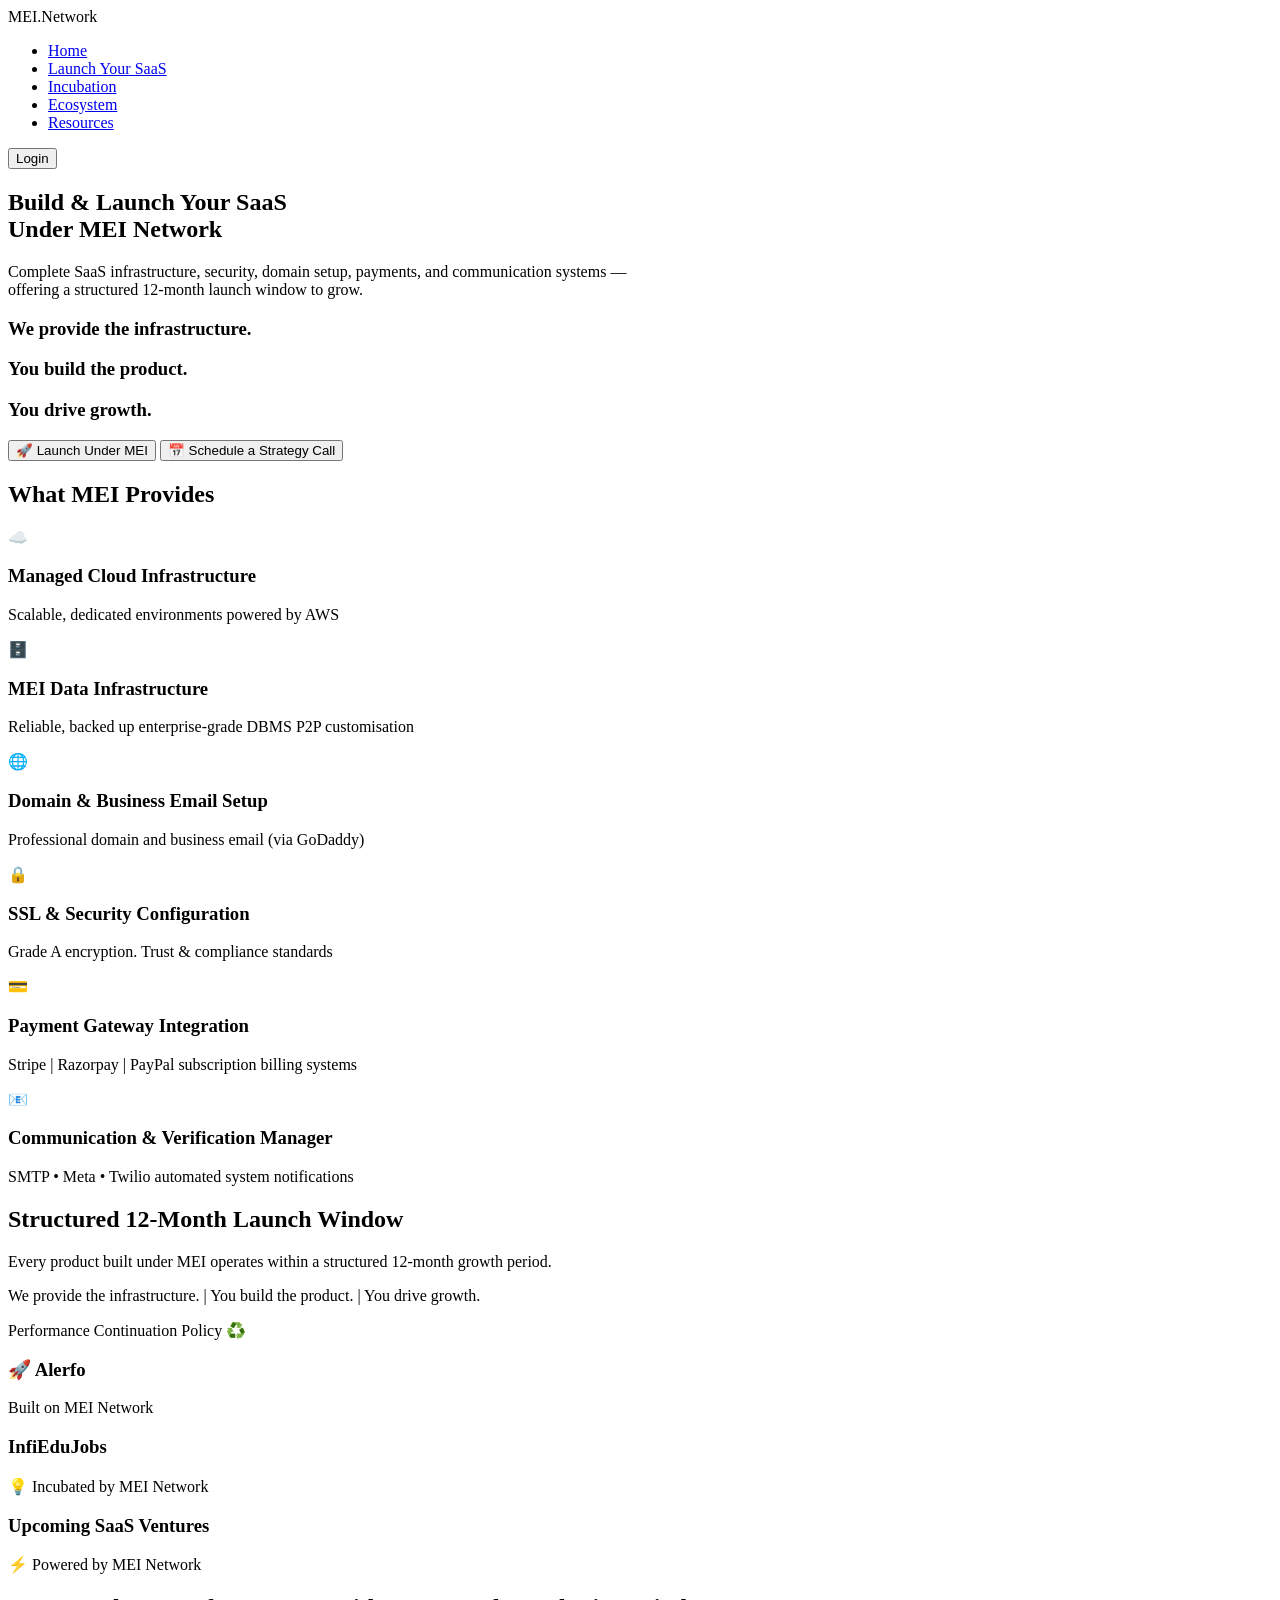
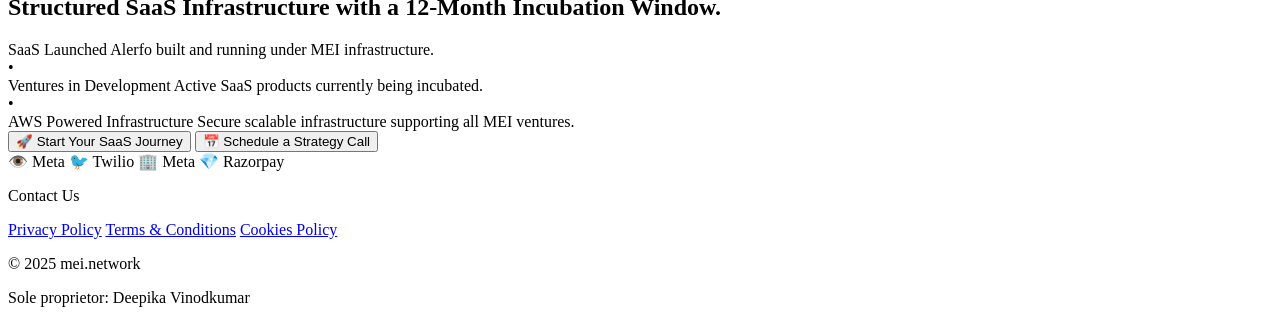
==== index.html @ 1476e453 "Add files via upload New changes file" ====
<!DOCTYPE html>
<html lang="en">

<head>
    <meta charset="UTF-8">
    <meta name="viewport" content="width=device-width, initial-scale=1.0">
    <title>MEI Network - Build & Launch Your SaaS</title>
    <link rel="stylesheet" href="../css/style.css">
    <link rel="preconnect" href="https://fonts.googleapis.com">
    <link rel="preconnect" href="https://fonts.gstatic.com" crossorigin>
</head>
<link
    href="https://fonts.googleapis.com/css2?family=Outfit:wght@300;400;500;600;700&family=Space+Grotesk:wght@300;400;500;600;700&display=swap"
    rel="stylesheet">

<body>
    <!-- Cosmic Background -->
    <div class="cosmic-background"></div>

    <!-- Navigation -->
    <nav class="navbar">
        <div class="nav-container">
            <div class="nav-logo">
                <span class="logo-text">MEI</span><span class="logo-network">.Network</span>
            </div>
            <ul class="nav-menu">
                <li><a href="#home">Home</a></li>
                <li><a href="#launch">Launch Your SaaS</a></li>
                <li><a href="#incubation">Incubation</a></li>
                <li><a href="#ecosystem">Ecosystem</a></li>
                <li><a href="#resources">Resources</a></li>
            </ul>
            <button class="login-btn">Login</button>
        </div>
    </nav>

    <!-- Hero Section -->
    <section class="hero">
        <div class="container">
            <h1 class="hero-title">
                Build & Launch Your SaaS<br>
                Under <span class="mei-highlight">MEI</span> Network
            </h1>
            <p class="hero-subtitle">
                Complete SaaS infrastructure, security, domain setup, payments, and communication systems —<br>
                offering a structured 12-month launch window to grow.
            </p>
            <div class="hero-text">
                <h3 class="hero-line">We provide the <strong>infrastructure</strong>.</h3>
                <h3 class="hero-line">You <strong>build the product</strong>.</h3>
                <h3 class="hero-line">You <strong>drive growth</strong>.</h3>
            </div>
            <div class="hero-cta">
                <button class="cta-primary">🚀 Launch Under MEI</button>
                <button class="cta-secondary">📅 Schedule a Strategy Call</button>
            </div>
        </div>
    </section>

    <!-- Features Section -->
    <section class="features">
        <div class="container">
            <h2 class="section-title">What <span class="mei-highlight">MEI</span> Provides</h2>
            <div class="features-grid">
                <div class="feature-card">
                    <div class="feature-icon">☁️</div>
                    <h3>Managed Cloud Infrastructure</h3>
                    <p>Scalable, dedicated environments powered by AWS</p>
                </div>
                <div class="feature-card">
                    <div class="feature-icon">🗄️</div>
                    <h3>MEI Data Infrastructure</h3>
                    <p>Reliable, backed up enterprise-grade DBMS P2P customisation</p>
                </div>
                <div class="feature-card">
                    <div class="feature-icon">🌐</div>
                    <h3>Domain & Business Email Setup</h3>
                    <p>Professional domain and business email (via GoDaddy)</p>
                </div>
                <div class="feature-card">
                    <div class="feature-icon">🔒</div>
                    <h3>SSL & Security Configuration</h3>
                    <p>Grade A encryption. Trust & compliance standards</p>
                </div>
                <div class="feature-card">
                    <div class="feature-icon">💳</div>
                    <h3>Payment Gateway Integration</h3>
                    <p>Stripe | Razorpay | PayPal subscription billing systems</p>
                </div>
                <div class="feature-card">
                    <div class="feature-icon">📧</div>
                    <h3>Communication & Verification Manager</h3>
                    <p>SMTP • Meta • Twilio automated system notifications</p>
                </div>
            </div>
        </div>
    </section>

    <!-- Launch Window Section -->
    <section class="launch-window">
        <div class="container">
            <h2 class="section-title">Structured 12-Month <span class="highlight-text">Launch Window</span></h2>
            <p class="section-subtitle">Every product built under MEI operates within a structured 12-month growth
                period.</p>
            <div class="process-flow">
                <span class="process-item">We provide the infrastructure.</span>
                <span class="divider">|</span>
                <span class="process-item">You build the product.</span>
                <span class="divider">|</span>
                <span class="process-item">You drive growth.</span>
            </div>
            <div class="performance-note">
                <p>Performance Continuation Policy ♻️</p>
            </div>
        </div>
    </section>

    <!-- Product Showcase -->
    <section class="showcase">
        <div class="container">
            <div class="showcase-grid">
                <div class="showcase-card">
                    <div class="card-header">
                        <h3>🚀 Alerfo</h3>
                        <p class="card-subtitle">Built on MEI Network</p>
                    </div>
                </div>
                <div class="showcase-card">
                    <div class="card-header">
                        <h3>InfiEduJobs</h3>
                        <p class="card-subtitle">💡 Incubated by MEI Network</p>
                    </div>
                </div>
                <div class="showcase-card">
                    <div class="card-header">
                        <h3>Upcoming SaaS Ventures</h3>
                        <p class="card-subtitle">⚡ Powered by MEI Network</p>
                    </div>
                </div>
            </div>
        </div>
    </section>

    <!-- Final CTA Section -->
    <section class="final-cta">
        <div class="container">
            <h2 class="section-title">
                Structured SaaS Infrastructure with a <span class="highlight-text">12-Month Incubation Window</span>.
            </h2>
            <div class="stats">
                <div class="stat-item">
                    <span class="stat-number">SaaS Launched</span>
                    <span class="stat-label">Alerfo built and running under MEI infrastructure.</span>
                </div>
                <span class="stat-divider">•</span>
                <div class="stat-item">
                    <span class="stat-number">Ventures in Development</span>
                    <span class="stat-label">Active SaaS products currently being incubated.</span>
                </div>
                <span class="stat-divider">•</span>
                <div class="stat-item">
                    <span class="stat-number">AWS Powered Infrastructure</span>
                    <span class="stat-label">Secure scalable infrastructure supporting all MEI ventures.</span>
                </div>
            </div>
            <div class="cta-buttons">
                <button class="cta-primary">🚀 Start Your SaaS Journey</button>
                <button class="cta-secondary">📅 Schedule a Strategy Call</button>
            </div>
            <div class="partner-logos">
                <span class="partner-logo">👁️ Meta</span>
                <span class="partner-logo">🐦 Twilio</span>
                <span class="partner-logo">🏢 Meta</span>
                <span class="partner-logo">💎 Razorpay</span>
            </div>
        </div>
    </section>

    <!-- Trusted By Section -->
    <!-- <section class="trusted-by">
        <div class="container">
            <p class="trusted-text">Powered by MEI Network Infrastructure</p>
        </div>
    </section> -->

    <!-- Footer Section -->
    <footer class="footer">
        <div class="container">
            <div class="footer-content">
                <p class="footer-contact">Contact Us</p>

                <div class="footer-links">
                    <a href="#" class="footer-link">Privacy Policy</a>
                    <a href="#" class="footer-link">Terms & Conditions</a>
                    <a href="#" class="footer-link">Cookies Policy</a>
                </div>

                <div class="footer-bottom">
                    <p class="footer-copyright">&copy; 2025 mei.network</p>
                    <p class="footer-proprietor">Sole proprietor: Deepika Vinodkumar</p>
                </div>
            </div>
        </div>
    </footer>
</body>

</html>
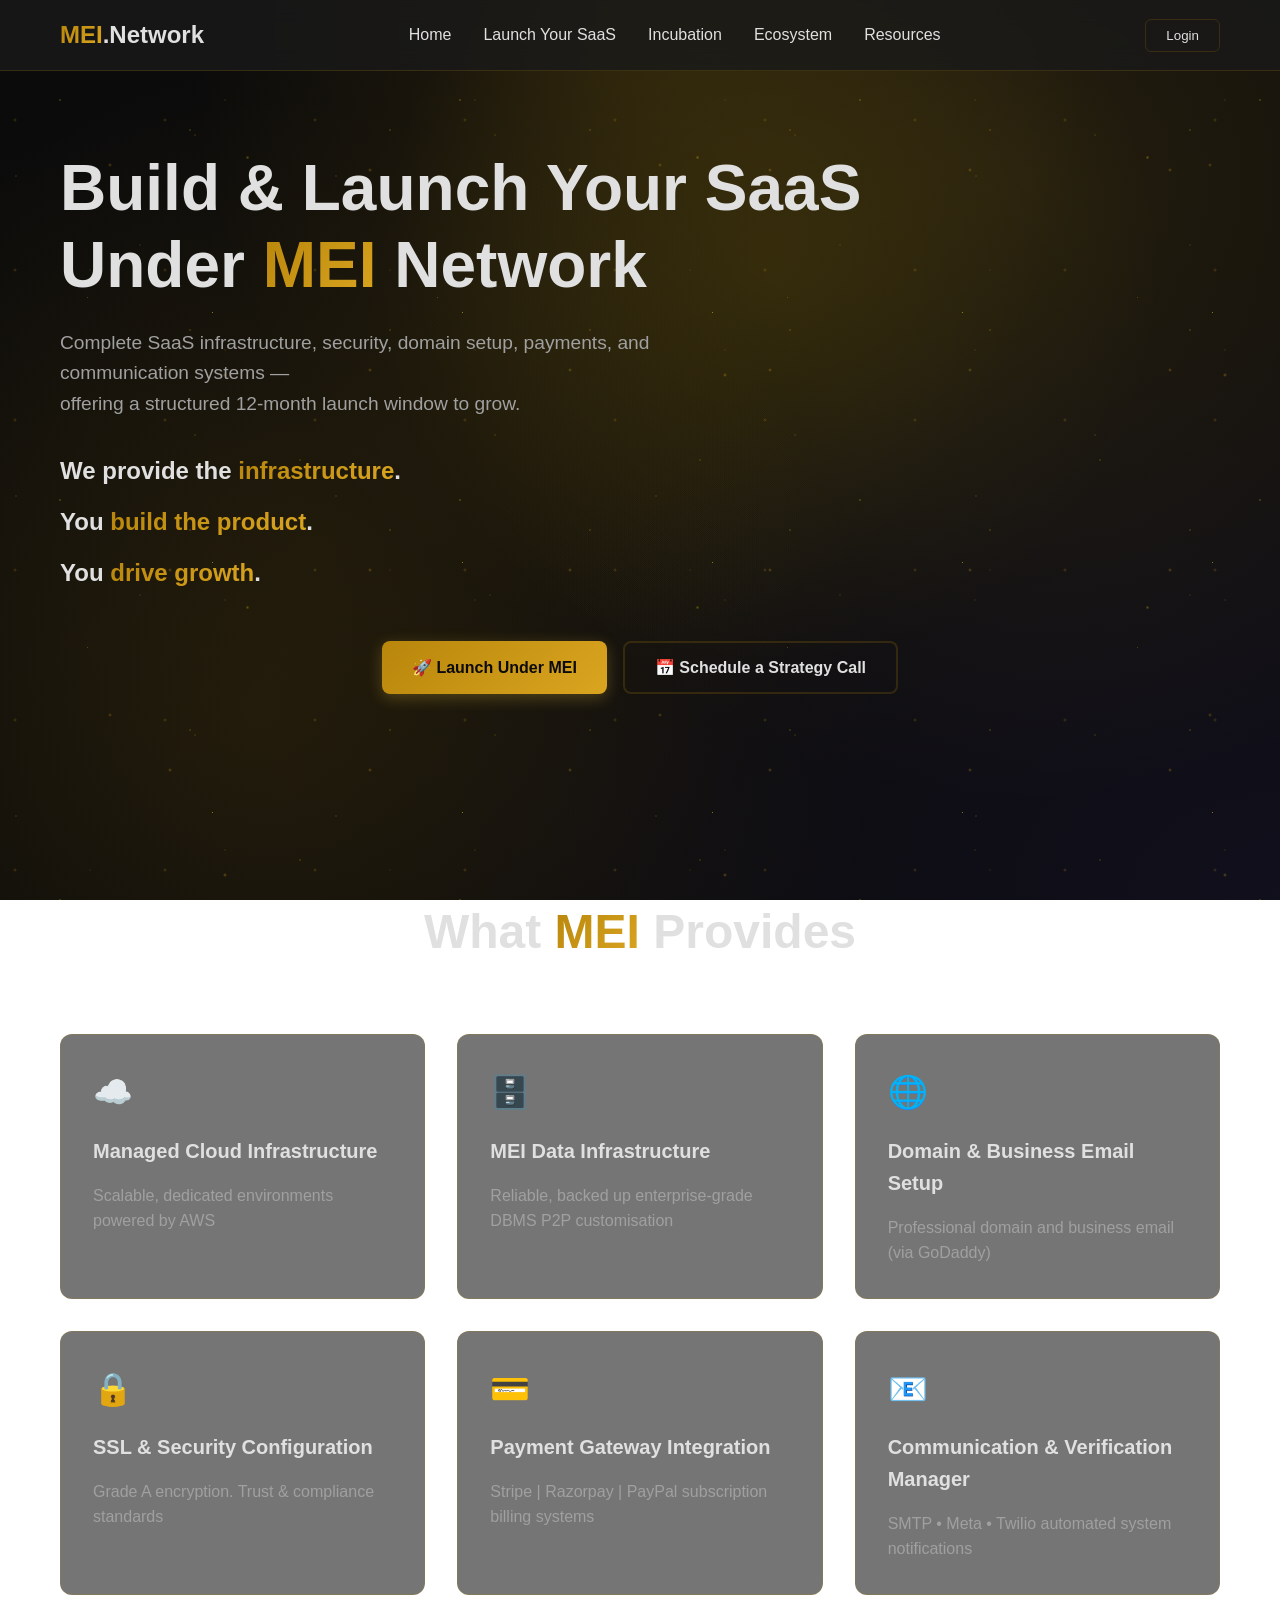
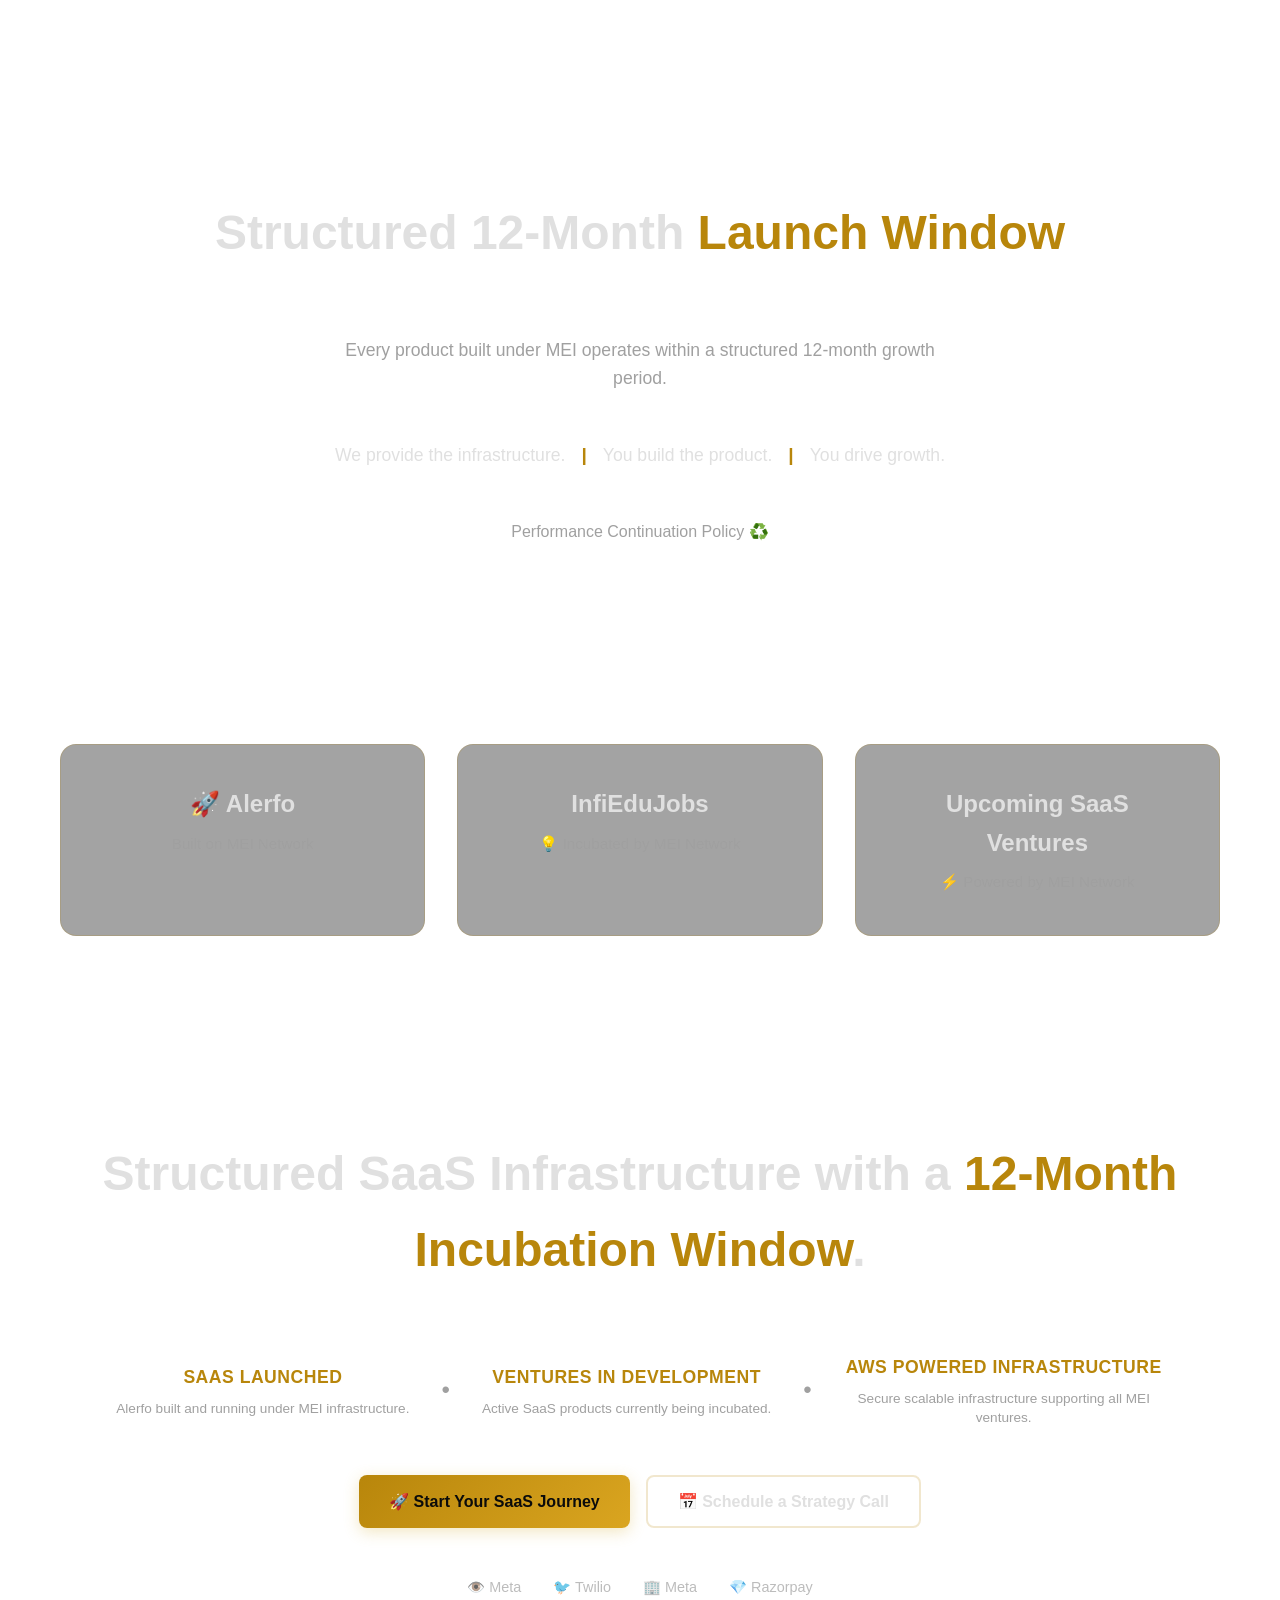
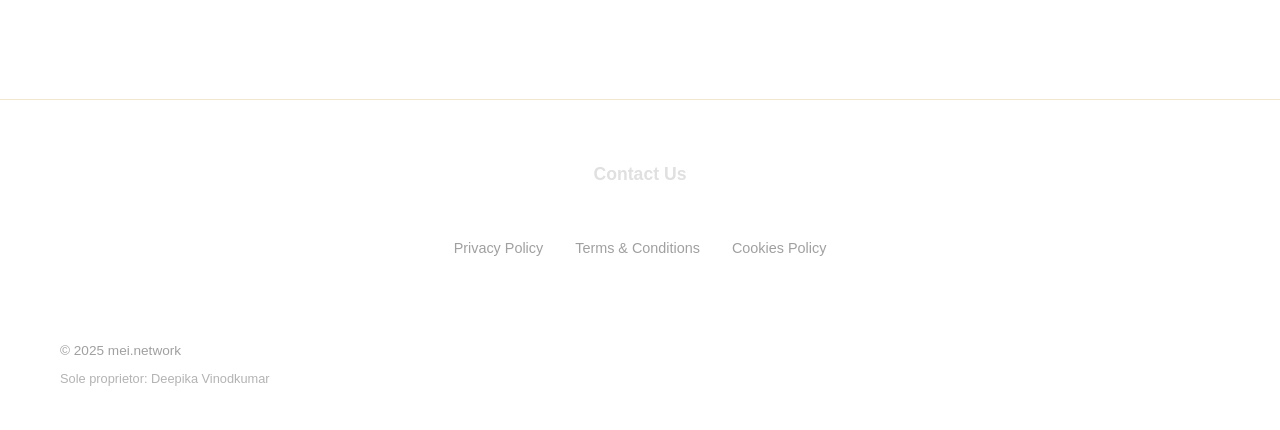
==== commit f239092e: "Update index.html" ====
--- a/index.html
+++ b/index.html
@@ -5,7 +5,7 @@
     <meta charset="UTF-8">
     <meta name="viewport" content="width=device-width, initial-scale=1.0">
     <title>MEI Network - Build & Launch Your SaaS</title>
-    <link rel="stylesheet" href="../css/style.css">
+   <link rel="stylesheet" href="./style.css">
     <link rel="preconnect" href="https://fonts.googleapis.com">
     <link rel="preconnect" href="https://fonts.gstatic.com" crossorigin>
 </head>
@@ -204,4 +204,4 @@
     </footer>
 </body>
 
-</html>+</html>
--- a/style.css
+++ b/style.css
@@ -0,0 +1,705 @@
+/* CSS Custom Properties */
+:root {
+  --primary-dark: #0b0b0b;
+  --card-dark: #1a1a1a;
+  --text-light: #e0e0e0;
+  --text-muted: #a0a0a0;
+  --gold-primary: #B8860B;
+  --gold-secondary: #DAA520;
+  --gold-gradient: linear-gradient(135deg, #B8860B 0%, #DAA520 100%);
+  --accent-blue: #4f46e5;
+  --success-green: #10b981;
+  --border-subtle: rgba(184, 134, 11, 0.2);
+  --glow-gold: 0 0 20px rgba(184, 134, 11, 0.3);
+  --backdrop-blur: blur(12px);
+}
+
+/* Reset and Base Styles */
+* {
+  margin: 0;
+  padding: 0;
+  box-sizing: border-box; 
+}
+
+body {
+
+  font-family: 'Outfit', 'Space Grotesk', -apple-system, BlinkMacSystemFont, sans-serif;
+  color: var(--text-light);
+  line-height: 1.6;
+  overflow-x: hidden;
+}
+
+.container {
+  max-width: 1200px;
+  margin: 0 auto;
+  padding: 0 20px;
+}
+
+/* Cosmic Background with Golden Glitter */
+.cosmic-background {
+  position: fixed;
+  top: 0;
+  left: 0;
+  width: 100%;
+  height: 100%;
+  background: 
+    radial-gradient(ellipse at top, rgba(184, 134, 11, 0.15) 0%, transparent 50%),
+    radial-gradient(ellipse at bottom right, rgba(79, 70, 229, 0.08) 0%, transparent 50%),
+    radial-gradient(circle at 20% 80%, rgba(184, 134, 11, 0.1) 0%, transparent 50%),
+    radial-gradient(circle at 80% 20%, rgba(218, 165, 32, 0.12) 0%, transparent 50%),
+    radial-gradient(circle at 60% 30%, rgba(255, 223, 0, 0.08) 0%, transparent 40%),
+    radial-gradient(circle at 25% 60%, rgba(184, 134, 11, 0.06) 0%, transparent 45%);
+  background-color: var(--primary-dark);
+  z-index: -3;
+}
+
+/* Base Glitter Layer */
+.cosmic-background::before {
+  content: '';
+  position: absolute;
+  top: 0;
+  left: 0;
+  width: 100%;
+  height: 100%;
+  background-image: 
+    radial-gradient(2px 2px at 20% 30%, rgba(184, 134, 11, 0.4), transparent),
+    radial-gradient(1px 1px at 40% 70%, rgba(218, 165, 32, 0.3), transparent),
+    radial-gradient(1px 1px at 90% 40%, rgba(184, 134, 11, 0.35), transparent),
+    radial-gradient(2px 2px at 10% 80%, rgba(218, 165, 32, 0.25), transparent),
+    radial-gradient(1px 1px at 75% 15%, rgba(255, 223, 0, 0.4), transparent),
+    radial-gradient(1px 1px at 30% 90%, rgba(184, 134, 11, 0.3), transparent),
+    radial-gradient(2px 2px at 85% 85%, rgba(218, 165, 32, 0.35), transparent);
+  background-size: 550px 550px, 350px 350px, 250px 250px, 150px 150px, 400px 400px, 300px 300px, 200px 200px;
+  animation: float 20s ease-in-out infinite;
+  z-index: -2;
+}
+
+/* Enhanced Shimmer Layer */
+.cosmic-background::after {
+  content: '';
+  position: absolute;
+  top: 0;
+  left: 0;
+  width: 100%;
+  height: 100%;
+  background-image: 
+    radial-gradient(1px 1px at 15% 25%, rgba(255, 223, 0, 0.6), transparent),
+    radial-gradient(1px 1px at 65% 45%, rgba(184, 134, 11, 0.5), transparent),
+    radial-gradient(2px 2px at 45% 75%, rgba(218, 165, 32, 0.4), transparent),
+    radial-gradient(1px 1px at 85% 25%, rgba(255, 215, 0, 0.5), transparent),
+    radial-gradient(1px 1px at 25% 85%, rgba(184, 134, 11, 0.4), transparent),
+    radial-gradient(1px 1px at 95% 65%, rgba(218, 165, 32, 0.6), transparent),
+    radial-gradient(2px 2px at 55% 35%, rgba(255, 223, 0, 0.3), transparent),
+    radial-gradient(1px 1px at 5% 55%, rgba(184, 134, 11, 0.5), transparent);
+  background-size: 400px 400px, 300px 300px, 500px 500px, 250px 250px, 350px 350px, 200px 200px, 450px 450px, 320px 320px;
+  animation: shimmer 15s ease-in-out infinite, twinkle 8s ease-in-out infinite;
+  z-index: -1;
+}
+
+@keyframes float {
+  0%, 100% { 
+    transform: translateY(0px) rotate(0deg); 
+  }
+  50% { 
+    transform: translateY(-20px) rotate(1deg); 
+  }
+}
+
+@keyframes shimmer {
+  0%, 100% {
+    opacity: 0.8;
+    transform: translateX(0px) translateY(0px) scale(1);
+  }
+  50% {
+    opacity: 1;
+    transform: translateX(10px) translateY(-15px) scale(1.1);
+  }
+}
+
+@keyframes twinkle {
+  0%, 100% {
+    opacity: 0.6;
+    filter: brightness(1);
+  }
+  25% {
+    opacity: 1;
+    filter: brightness(1.3);
+  }
+  75% {
+    opacity: 0.8;
+    filter: brightness(1.1);
+  }
+}
+
+/* Navigation */
+.navbar {
+  position: fixed;
+  top: 0;
+  left: 0;
+  right: 0;
+  background: rgba(26, 26, 26, 0.8);
+  backdrop-filter: var(--backdrop-blur);
+  border-bottom: 1px solid var(--border-subtle);
+  z-index: 1000;
+  transition: all 0.3s ease;
+}
+
+.nav-container {
+  max-width: 1200px;
+  margin: 0 auto;
+  padding: 0 20px;
+  display: flex;
+  justify-content: space-between;
+  align-items: center;
+  height: 70px;
+}
+
+.nav-logo {
+  font-size: 1.5rem;
+  font-weight: 700;
+}
+
+.logo-text {
+  background: var(--gold-gradient);
+  -webkit-background-clip: text;
+  -webkit-text-fill-color: transparent;
+  background-clip: text;
+}
+
+.logo-network {
+  color: var(--text-light);
+}
+
+.nav-menu {
+  display: flex;
+  list-style: none;
+  align-items: center;
+  gap: 2rem;
+}
+
+.nav-menu a {
+  color: var(--text-light);
+  text-decoration: none;
+  font-weight: 500;
+  transition: all 0.3s ease;
+  position: relative;
+}
+
+.nav-menu a:hover {
+  color: var(--gold-primary);
+}
+
+.nav-menu a::after {
+  content: '';
+  position: absolute;
+  bottom: -5px;
+  left: 0;
+  width: 0;
+  height: 2px;
+  background: var(--gold-gradient);
+  transition: width 0.3s ease;
+}
+
+.nav-menu a:hover::after {
+  width: 100%;
+}
+
+.login-btn {
+  background: transparent;
+  border: 1px solid var(--border-subtle);
+  color: var(--text-light);
+  padding: 8px 20px;
+  border-radius: 6px;
+  font-weight: 500;
+  cursor: pointer;
+  transition: all 0.3s ease;
+}
+
+.login-btn:hover {
+  background: var(--gold-gradient);
+  color: var(--primary-dark);
+  box-shadow: var(--glow-gold);
+}
+
+/* Hero Section */
+.hero {
+  padding: 150px 0 100px;
+  text-align: left;
+  position: relative;
+}
+
+.hero-title {
+  font-size: clamp(2.5rem, 5vw, 4rem);
+  font-weight: 700;
+  margin-bottom: 1.5rem;
+  line-height: 1.2;
+  text-align: left;
+
+}
+
+.mei-highlight {
+  background: var(--gold-gradient);
+  -webkit-background-clip: text;
+  -webkit-text-fill-color: transparent;
+  background-clip: text;
+  position: relative;
+}
+
+.hero-subtitle {
+  font-size: 1.2rem;
+  color: var(--text-muted);
+  margin-bottom: 2rem;
+  max-width: 600px;
+  /* margin-left: auto; */
+  margin-right: auto;
+  text-align: left;
+}
+
+.hero-text {
+  margin: 2rem 0;
+}
+
+.hero-line {
+  font-size: 1.5rem;
+  margin: 0.8rem 0;
+  color: var(--text-light);
+  font-weight: 600;
+}
+
+.hero-text strong {
+  background: var(--gold-gradient);
+  -webkit-background-clip: text;
+  -webkit-text-fill-color: transparent;
+  background-clip: text;
+  font-weight: 700;
+}
+
+.hero-cta {
+  display: flex;
+  gap: 1rem;
+  justify-content: center;
+  margin-top: 3rem;
+  flex-wrap: wrap;
+}
+
+/* Buttons */
+.cta-primary,
+.cta-secondary {
+  padding: 15px 30px;
+  border-radius: 8px;
+  font-size: 1rem;
+  font-weight: 600;
+  cursor: pointer;
+  transition: all 0.3s ease;
+  border: none;
+  text-decoration: none;
+  display: inline-block;
+}
+
+.cta-primary {
+  background: var(--gold-gradient);
+  color: var(--primary-dark);
+  box-shadow: 0 4px 15px rgba(212, 175, 55, 0.3);
+}
+
+.cta-primary:hover {
+  transform: translateY(-2px);
+  box-shadow: 0 8px 25px rgba(212, 175, 55, 0.4);
+}
+
+.cta-secondary {
+  background: transparent;
+  color: var(--text-light);
+  border: 2px solid var(--border-subtle);
+}
+
+.cta-secondary:hover {
+  background: rgba(212, 175, 55, 0.1);
+  border-color: var(--gold-primary);
+  transform: translateY(-2px);
+}
+
+/* Features Section */
+.features {
+  padding: 100px 0;
+}
+
+.section-title {
+  font-size: clamp(2rem, 4vw, 3rem);
+  font-weight: 700;
+  text-align: center;
+  margin-bottom: 4rem;
+}
+
+.highlight-text {
+  color: var(--gold-primary);
+}
+
+.features-grid {
+  display: grid;
+  grid-template-columns: repeat(auto-fit, minmax(350px, 1fr));
+  gap: 2rem;
+  margin-top: 4rem;
+}
+
+.feature-card {
+  background: rgba(26, 26, 26, 0.6);
+  padding: 2rem;
+  border-radius: 12px;
+  border: 1px solid var(--border-subtle);
+  transition: all 0.3s ease;
+  backdrop-filter: var(--backdrop-blur);
+}
+
+.feature-card:hover {
+  transform: translateY(-5px);
+  box-shadow: var(--glow-gold);
+  border-color: var(--gold-primary);
+}
+
+.feature-icon {
+  font-size: 2rem;
+  margin-bottom: 1rem;
+}
+
+.feature-card h3 {
+  font-size: 1.25rem;
+  font-weight: 600;
+  margin-bottom: 1rem;
+  color: var(--text-light);
+}
+
+.feature-card p {
+  color: var(--text-muted);
+  line-height: 1.6;
+}
+
+/* Launch Window Section */
+.launch-window {
+  padding: 100px 0;
+  text-align: center;
+}
+
+.section-subtitle {
+  font-size: 1.1rem;
+  color: var(--text-muted);
+  margin-bottom: 3rem;
+  max-width: 600px;
+  margin-left: auto;
+  margin-right: auto;
+}
+
+.process-flow {
+  display: flex;
+  align-items: center;
+  justify-content: center;
+  flex-wrap: wrap;
+  gap: 1rem;
+  margin: 3rem 0;
+}
+
+.process-item {
+  color: var(--text-light);
+  font-weight: 500;
+  font-size: 1.1rem;
+}
+
+.divider {
+  color: var(--gold-primary);
+  font-size: 1.2rem;
+  font-weight: bold;
+}
+
+.performance-note {
+  margin-top: 2rem;
+}
+
+.performance-note p {
+  color: var(--text-muted);
+  font-size: 1rem;
+}
+
+/* Showcase Section */
+.showcase {
+  padding: 100px 0;
+}
+
+.showcase-grid {
+  display: grid;
+  grid-template-columns: repeat(auto-fit, minmax(300px, 1fr));
+  gap: 2rem;
+}
+
+.showcase-card {
+  background: rgba(26, 26, 26, 0.4);
+  padding: 2.5rem;
+  border-radius: 16px;
+  border: 1px solid var(--border-subtle);
+  backdrop-filter: var(--backdrop-blur);
+  transition: all 0.3s ease;
+  text-align: center;
+}
+
+.showcase-card:hover {
+  transform: translateY(-8px);
+  box-shadow: 0 20px 40px rgba(212, 175, 55, 0.2);
+  border-color: var(--gold-primary);
+}
+
+.card-header h3 {
+  font-size: 1.5rem;
+  font-weight: 600;
+  margin-bottom: 0.5rem;
+  color: var(--text-light);
+}
+
+.card-subtitle {
+  color: var(--text-muted);
+  font-size: 0.95rem;
+}
+
+/* Final CTA Section */
+.final-cta {
+  padding: 100px 0;
+  text-align: center;
+}
+
+.stats {
+  display: flex;
+  justify-content: center;
+  align-items: center;
+  gap: 2rem;
+  margin: 3rem 0;
+  flex-wrap: wrap;
+}
+
+.stat-item {
+  display: flex;
+  flex-direction: column;
+  align-items: center;
+  text-align: center;
+  max-width: 320px;
+}
+
+.stat-number {
+  font-size: 1.1rem;
+  font-weight: 700;
+  color: var(--gold-primary);
+  margin-bottom: 0.5rem;
+  text-transform: uppercase;
+  letter-spacing: 0.5px;
+}
+
+.stat-label {
+  font-size: 0.85rem;
+  color: var(--text-muted);
+  line-height: 1.4;
+  margin-top: 0;
+}
+
+.stat-divider {
+  color: var(--text-muted);
+  font-size: 1.5rem;
+}
+
+.cta-buttons {
+  display: flex;
+  gap: 1rem;
+  justify-content: center;
+  margin: 3rem 0;
+  flex-wrap: wrap;
+}
+
+.partner-logos {
+  display: flex;
+  justify-content: center;
+  gap: 2rem;
+  margin-top: 3rem;
+  flex-wrap: wrap;
+}
+
+.partner-logo {
+  color: var(--text-muted);
+  font-size: 0.9rem;
+  opacity: 0.7;
+  transition: opacity 0.3s ease;
+}
+
+.partner-logo:hover {
+  opacity: 1;
+  color: var(--gold-primary);
+}
+
+/* Trusted By Section */
+/* .trusted-by {
+  padding: 50px 0;
+  text-align: center;
+  border-top: 1px solid var(--border-subtle);
+} */
+
+/* .trusted-text {
+  color: var(--text-muted);
+  font-size: 0.95rem;
+} */
+
+/* Responsive Design */
+@media (max-width: 768px) {
+  .nav-menu {
+    display: none;
+  }
+
+  .hero {
+    padding: 120px 0 80px;
+  }
+
+  .hero-cta {
+    flex-direction: column;
+    align-items: center;
+  }
+
+  .cta-primary,
+  .cta-secondary {
+    width: 100%;
+    max-width: 280px;
+  }
+
+  .features-grid {
+    grid-template-columns: 1fr;
+  }
+
+  .showcase-grid {
+    grid-template-columns: 1fr;
+  }
+
+  .stats {
+    flex-direction: column;
+    gap: 1rem;
+  }
+
+  .process-flow {
+    flex-direction: column;
+    gap: 1rem;
+  }
+
+  .divider {
+    transform: rotate(90deg);
+  }
+
+  .partner-logos {
+    flex-direction: column;
+    align-items: center;
+    gap: 1rem;
+  }
+}
+
+@media (max-width: 480px) {
+  .container {
+    padding: 0 15px;
+  }
+
+  .feature-card {
+    padding: 1.5rem;
+  }
+
+  .showcase-card {
+    padding: 2rem;
+  }
+}
+
+/* Footer Section */
+.footer {
+  background-color: transparent;
+  border-top: 1px solid var(--border-subtle);
+  padding: 60px 0 40px;
+  text-align: center;
+  position: relative;
+  z-index: 1;
+}
+
+.footer-content {
+  display: flex;
+  flex-direction: column;
+  align-items: center;
+  gap: 2rem;
+  width: 100%;
+}
+
+.footer-contact {
+  font-size: 1.1rem;
+  color: var(--text-light);
+  font-weight: 600;
+  margin-bottom: 1rem;
+}
+
+.footer-links {
+  display: flex;
+  gap: 2rem;
+  flex-wrap: wrap;
+  justify-content: center;
+}
+
+.footer-link {
+  color: var(--text-muted);
+  text-decoration: none;
+  font-size: 0.9rem;
+  transition: color 0.3s ease;
+  position: relative;
+}
+
+.footer-link:hover {
+  color: var(--gold-primary);
+}
+
+.footer-link::after {
+  content: '';
+  position: absolute;
+  width: 0;
+  height: 1px;
+  bottom: -3px;
+  left: 50%;
+  background-color: var(--gold-primary);
+  transition: all 0.3s ease;
+}
+
+.footer-link:hover::after {
+  width: 100%;
+  left: 0;
+}
+
+.footer-bottom {
+  display: flex;
+  flex-direction: column;
+  align-items: flex-start;
+  gap: 0.5rem;
+  margin-top: 1rem;
+  padding-top: 2rem;
+  /* border-top: 1px solid rgba(184, 134, 11, 0.1); */
+  width: 100%;
+}
+
+.footer-copyright {
+  color: var(--text-muted);
+  font-size: 0.85rem;
+}
+
+.footer-proprietor {
+  color: var(--text-muted);
+  font-size: 0.8rem;
+  opacity: 0.8;
+}
+
+/* Footer Responsive */
+@media (max-width: 768px) {
+  .footer {
+    padding: 40px 0 30px;
+  }
+  
+  .footer-links {
+    flex-direction: column;
+    gap: 1rem;
+  }
+  
+  .footer-content {
+    gap: 1.5rem;
+  }
+}
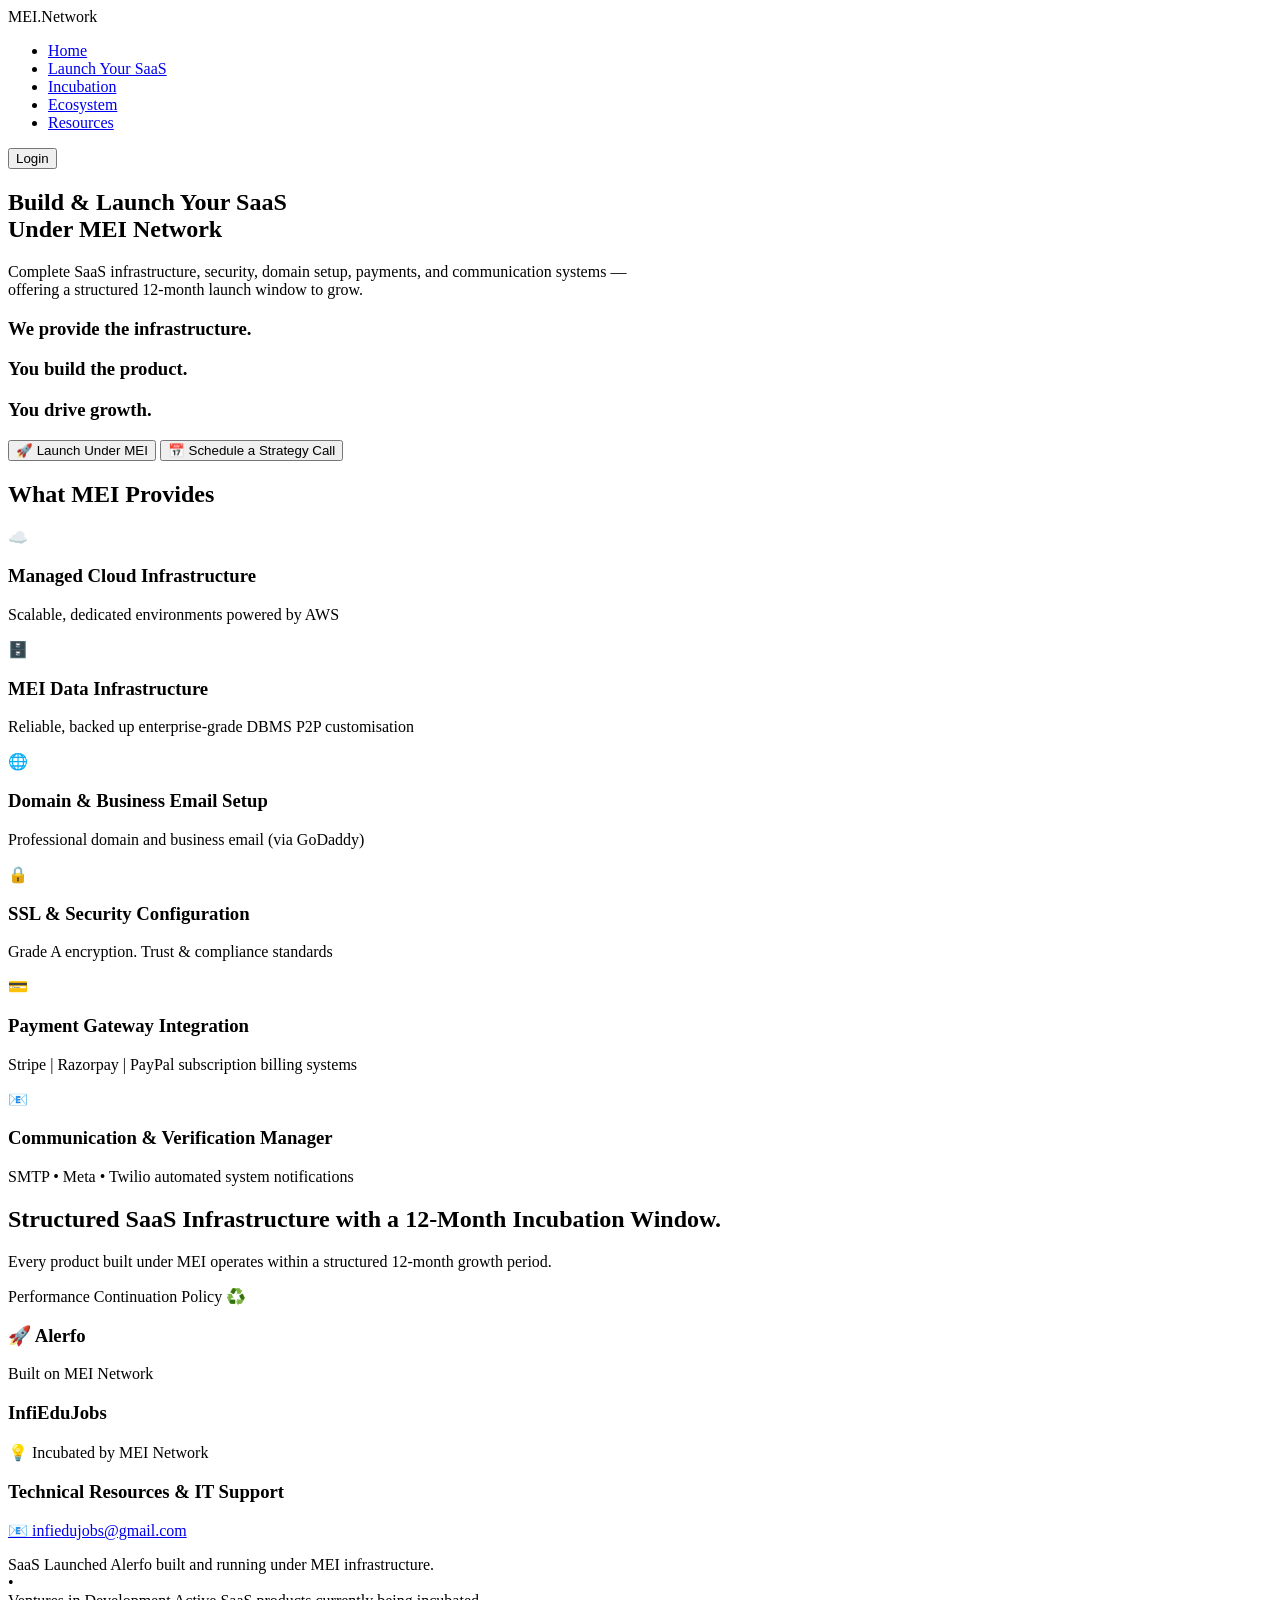
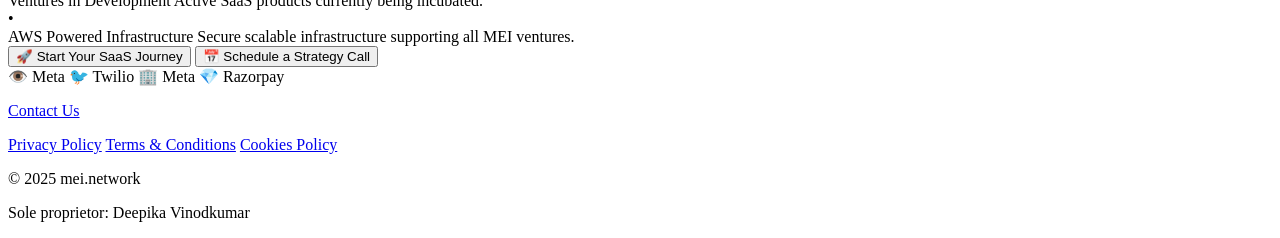
==== commit e60d757c: "Add files via upload" ====
--- a/index.html
+++ b/index.html
@@ -5,7 +5,7 @@
     <meta charset="UTF-8">
     <meta name="viewport" content="width=device-width, initial-scale=1.0">
     <title>MEI Network - Build & Launch Your SaaS</title>
-   <link rel="stylesheet" href="./style.css">
+    <link rel="stylesheet" href="../css/style.css">
     <link rel="preconnect" href="https://fonts.googleapis.com">
     <link rel="preconnect" href="https://fonts.gstatic.com" crossorigin>
 </head>
@@ -99,16 +99,17 @@
     <!-- Launch Window Section -->
     <section class="launch-window">
         <div class="container">
-            <h2 class="section-title">Structured 12-Month <span class="highlight-text">Launch Window</span></h2>
+            <h2 class="section-title">Structured SaaS Infrastructure with a <span class="highlight-text">12-Month
+                    Incubation Window</span>.</h2>
             <p class="section-subtitle">Every product built under MEI operates within a structured 12-month growth
                 period.</p>
-            <div class="process-flow">
+            <!-- <div class="process-flow">
                 <span class="process-item">We provide the infrastructure.</span>
                 <span class="divider">|</span>
                 <span class="process-item">You build the product.</span>
                 <span class="divider">|</span>
                 <span class="process-item">You drive growth.</span>
-            </div>
+            </div> -->
             <div class="performance-note">
                 <p>Performance Continuation Policy ♻️</p>
             </div>
@@ -131,10 +132,13 @@
                         <p class="card-subtitle">💡 Incubated by MEI Network</p>
                     </div>
                 </div>
-                <div class="showcase-card">
+                <div class="showcase-card"
+                    data-tooltip="Access developers, IT specialists and support resources for your SaaS product through our partner talent network.">
                     <div class="card-header">
-                        <h3>Upcoming SaaS Ventures</h3>
-                        <p class="card-subtitle">⚡ Powered by MEI Network</p>
+                        <h3>Technical Resources & IT Support</h3>
+                        <p class="card-subtitle">
+                            <a href="mailto:infiedujobs@gmail.com">📧 infiedujobs@gmail.com</a>
+                        </p>
                     </div>
                 </div>
             </div>
@@ -144,9 +148,9 @@
     <!-- Final CTA Section -->
     <section class="final-cta">
         <div class="container">
-            <h2 class="section-title">
+            <!-- <h2 class="section-title">
                 Structured SaaS Infrastructure with a <span class="highlight-text">12-Month Incubation Window</span>.
-            </h2>
+            </h2> -->
             <div class="stats">
                 <div class="stat-item">
                     <span class="stat-number">SaaS Launched</span>
@@ -187,7 +191,7 @@
     <footer class="footer">
         <div class="container">
             <div class="footer-content">
-                <p class="footer-contact">Contact Us</p>
+                <p class="footer-contact"><a href="contact.html" class="footer-link">Contact Us</a></p>
 
                 <div class="footer-links">
                     <a href="#" class="footer-link">Privacy Policy</a>
@@ -204,4 +208,4 @@
     </footer>
 </body>
 
-</html>
+</html>
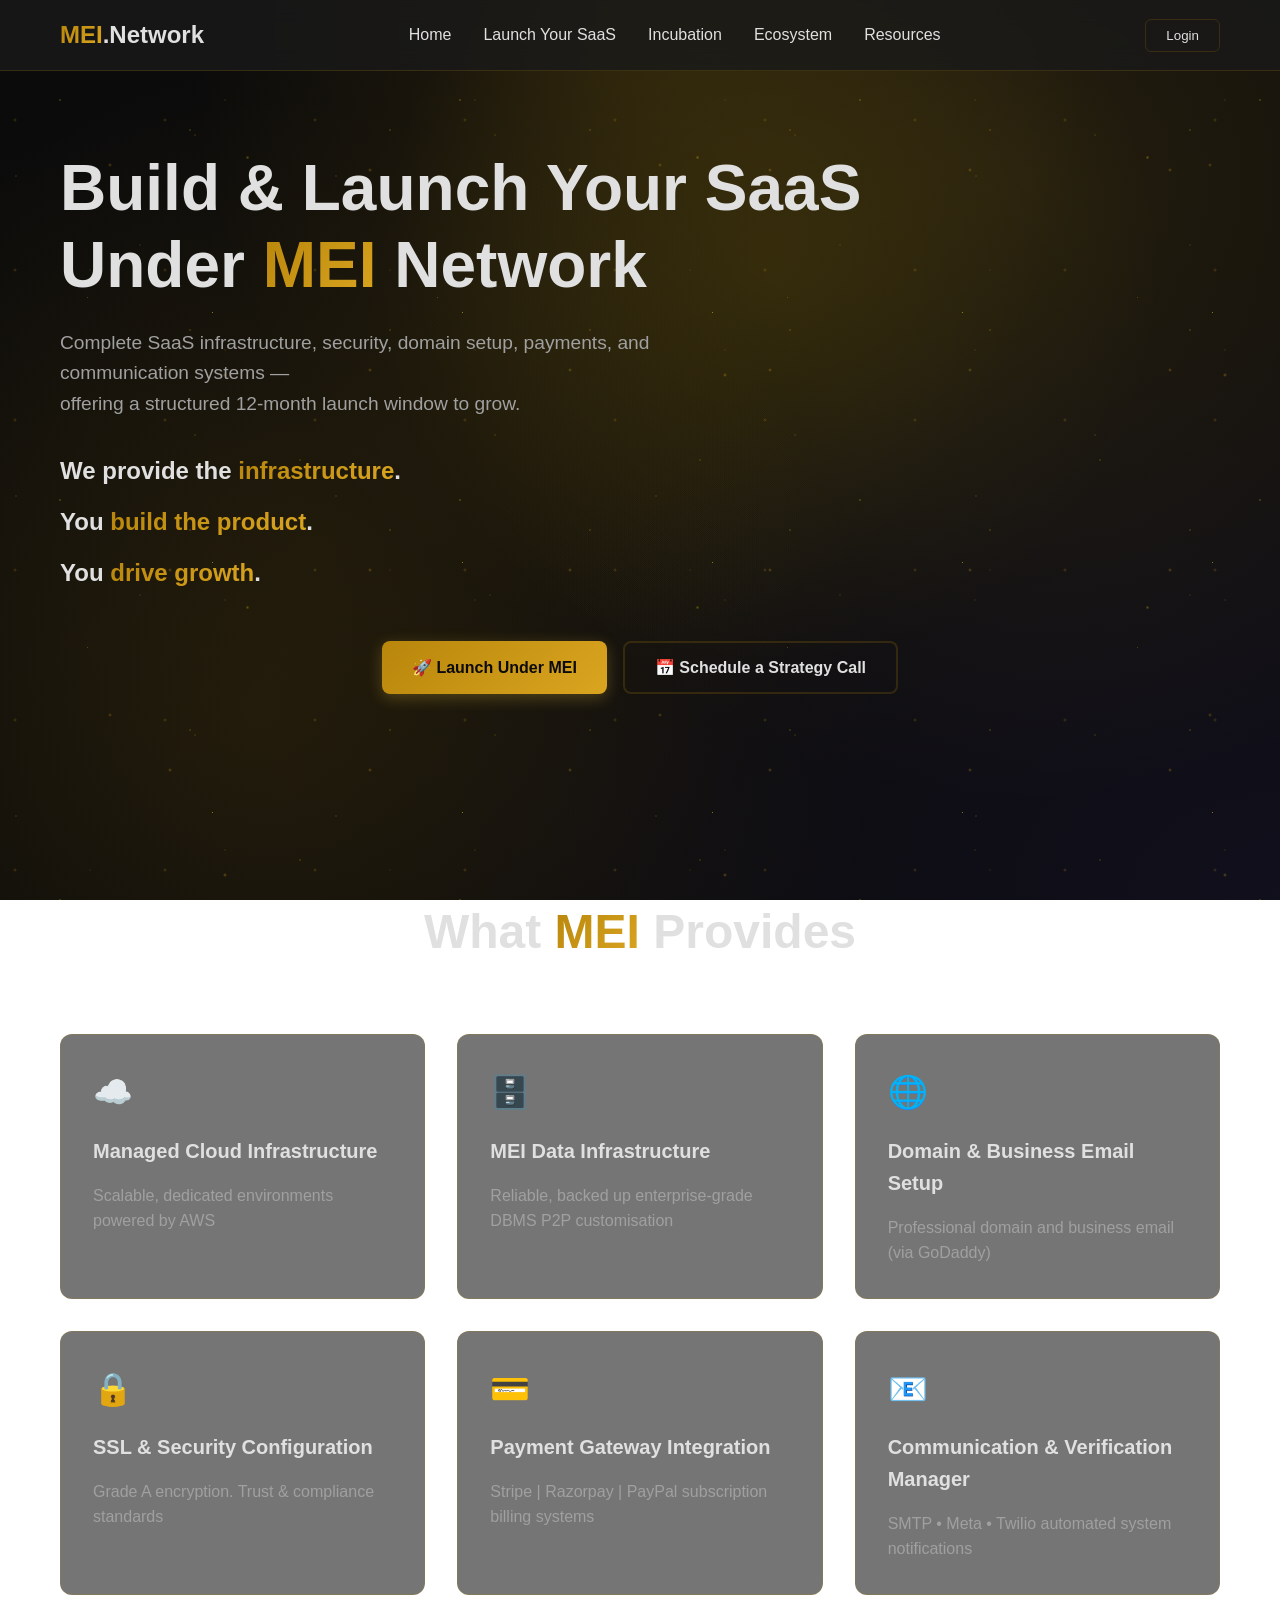
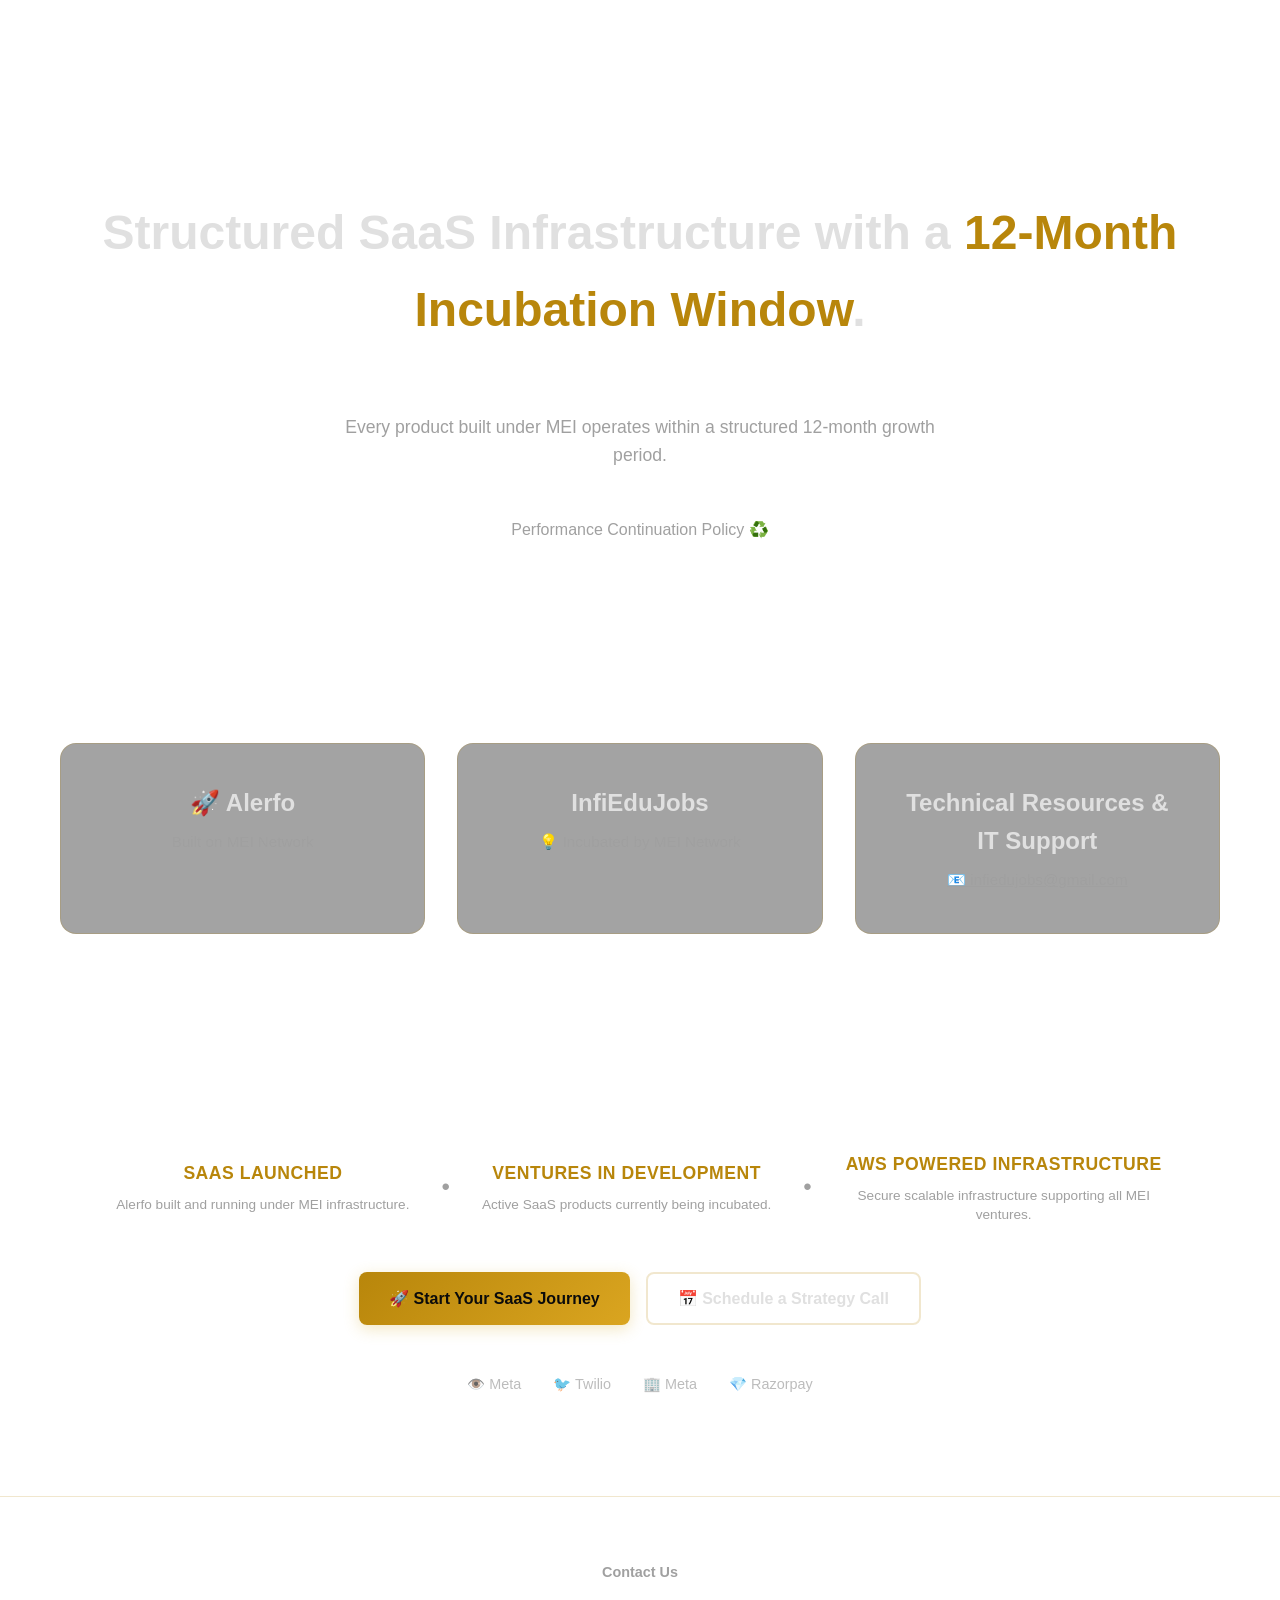
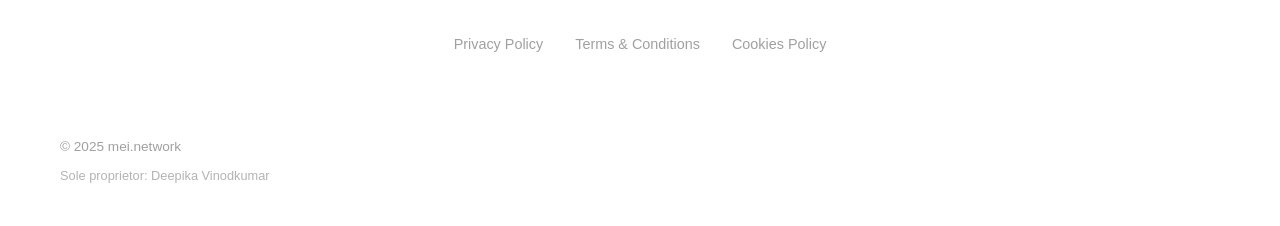
==== commit 02d5a4b8: "Update index.html" ====
--- a/index.html
+++ b/index.html
@@ -5,7 +5,7 @@
     <meta charset="UTF-8">
     <meta name="viewport" content="width=device-width, initial-scale=1.0">
     <title>MEI Network - Build & Launch Your SaaS</title>
-    <link rel="stylesheet" href="../css/style.css">
+  <link rel="stylesheet" href="./style.css">
     <link rel="preconnect" href="https://fonts.googleapis.com">
     <link rel="preconnect" href="https://fonts.gstatic.com" crossorigin>
 </head>
@@ -208,4 +208,4 @@
     </footer>
 </body>
 
-</html>+</html>
--- a/style.css
+++ b/style.css
@@ -0,0 +1,1513 @@
+/* CSS Custom Properties */
+:root {
+  --primary-dark: #0b0b0b;
+  --card-dark: #1a1a1a;
+  --text-light: #e0e0e0;
+  --text-muted: #a0a0a0;
+  --gold-primary: #B8860B;
+  --gold-secondary: #DAA520;
+  --gold-gradient: linear-gradient(135deg, #B8860B 0%, #DAA520 100%);
+  --accent-blue: #4f46e5;
+  --success-green: #10b981;
+  --border-subtle: rgba(184, 134, 11, 0.2);
+  --glow-gold: 0 0 20px rgba(184, 134, 11, 0.3);
+  --backdrop-blur: blur(12px);
+}
+
+/* Reset and Base Styles */
+* {
+  margin: 0;
+  padding: 0;
+  box-sizing: border-box;
+}
+
+body {
+
+  font-family: 'Outfit', 'Space Grotesk', -apple-system, BlinkMacSystemFont, sans-serif;
+  color: var(--text-light);
+  line-height: 1.6;
+  overflow-x: hidden;
+}
+
+.container {
+  max-width: 1200px;
+  margin: 0 auto;
+  padding: 0 20px;
+}
+
+/* Cosmic Background with Golden Glitter */
+.cosmic-background {
+  position: fixed;
+  top: 0;
+  left: 0;
+  width: 100%;
+  height: 100%;
+  background:
+    radial-gradient(ellipse at top, rgba(184, 134, 11, 0.15) 0%, transparent 50%),
+    radial-gradient(ellipse at bottom right, rgba(79, 70, 229, 0.08) 0%, transparent 50%),
+    radial-gradient(circle at 20% 80%, rgba(184, 134, 11, 0.1) 0%, transparent 50%),
+    radial-gradient(circle at 80% 20%, rgba(218, 165, 32, 0.12) 0%, transparent 50%),
+    radial-gradient(circle at 60% 30%, rgba(255, 223, 0, 0.08) 0%, transparent 40%),
+    radial-gradient(circle at 25% 60%, rgba(184, 134, 11, 0.06) 0%, transparent 45%);
+  background-color: var(--primary-dark);
+  z-index: -3;
+}
+
+/* Base Glitter Layer */
+.cosmic-background::before {
+  content: '';
+  position: absolute;
+  top: 0;
+  left: 0;
+  width: 100%;
+  height: 100%;
+  background-image:
+    radial-gradient(2px 2px at 20% 30%, rgba(184, 134, 11, 0.4), transparent),
+    radial-gradient(1px 1px at 40% 70%, rgba(218, 165, 32, 0.3), transparent),
+    radial-gradient(1px 1px at 90% 40%, rgba(184, 134, 11, 0.35), transparent),
+    radial-gradient(2px 2px at 10% 80%, rgba(218, 165, 32, 0.25), transparent),
+    radial-gradient(1px 1px at 75% 15%, rgba(255, 223, 0, 0.4), transparent),
+    radial-gradient(1px 1px at 30% 90%, rgba(184, 134, 11, 0.3), transparent),
+    radial-gradient(2px 2px at 85% 85%, rgba(218, 165, 32, 0.35), transparent);
+  background-size: 550px 550px, 350px 350px, 250px 250px, 150px 150px, 400px 400px, 300px 300px, 200px 200px;
+  animation: float 20s ease-in-out infinite;
+  z-index: -2;
+}
+
+/* Enhanced Shimmer Layer */
+.cosmic-background::after {
+  content: '';
+  position: absolute;
+  top: 0;
+  left: 0;
+  width: 100%;
+  height: 100%;
+  background-image:
+    radial-gradient(1px 1px at 15% 25%, rgba(255, 223, 0, 0.6), transparent),
+    radial-gradient(1px 1px at 65% 45%, rgba(184, 134, 11, 0.5), transparent),
+    radial-gradient(2px 2px at 45% 75%, rgba(218, 165, 32, 0.4), transparent),
+    radial-gradient(1px 1px at 85% 25%, rgba(255, 215, 0, 0.5), transparent),
+    radial-gradient(1px 1px at 25% 85%, rgba(184, 134, 11, 0.4), transparent),
+    radial-gradient(1px 1px at 95% 65%, rgba(218, 165, 32, 0.6), transparent),
+    radial-gradient(2px 2px at 55% 35%, rgba(255, 223, 0, 0.3), transparent),
+    radial-gradient(1px 1px at 5% 55%, rgba(184, 134, 11, 0.5), transparent);
+  background-size: 400px 400px, 300px 300px, 500px 500px, 250px 250px, 350px 350px, 200px 200px, 450px 450px, 320px 320px;
+  animation: shimmer 15s ease-in-out infinite, twinkle 8s ease-in-out infinite;
+  z-index: -1;
+}
+
+@keyframes float {
+
+  0%,
+  100% {
+    transform: translateY(0px) rotate(0deg);
+  }
+
+  50% {
+    transform: translateY(-20px) rotate(1deg);
+  }
+}
+
+@keyframes shimmer {
+
+  0%,
+  100% {
+    opacity: 0.8;
+    transform: translateX(0px) translateY(0px) scale(1);
+  }
+
+  50% {
+    opacity: 1;
+    transform: translateX(10px) translateY(-15px) scale(1.1);
+  }
+}
+
+@keyframes twinkle {
+
+  0%,
+  100% {
+    opacity: 0.6;
+    filter: brightness(1);
+  }
+
+  25% {
+    opacity: 1;
+    filter: brightness(1.3);
+  }
+
+  75% {
+    opacity: 0.8;
+    filter: brightness(1.1);
+  }
+}
+
+/* Navigation */
+.navbar {
+  position: fixed;
+  top: 0;
+  left: 0;
+  right: 0;
+  background: rgba(26, 26, 26, 0.8);
+  backdrop-filter: var(--backdrop-blur);
+  border-bottom: 1px solid var(--border-subtle);
+  z-index: 1000;
+  transition: all 0.3s ease;
+}
+
+.nav-container {
+  max-width: 1200px;
+  margin: 0 auto;
+  padding: 0 20px;
+  display: flex;
+  justify-content: space-between;
+  align-items: center;
+  height: 70px;
+}
+
+.nav-logo {
+  font-size: 1.5rem;
+  font-weight: 700;
+}
+
+.logo-text {
+  background: var(--gold-gradient);
+  -webkit-background-clip: text;
+  -webkit-text-fill-color: transparent;
+  background-clip: text;
+}
+
+.logo-network {
+  color: var(--text-light);
+}
+
+.nav-menu {
+  display: flex;
+  list-style: none;
+  align-items: center;
+  gap: 2rem;
+}
+
+.nav-menu a {
+  color: var(--text-light);
+  text-decoration: none;
+  font-weight: 500;
+  transition: all 0.3s ease;
+  position: relative;
+}
+
+.nav-menu a:hover {
+  color: var(--gold-primary);
+}
+
+.nav-menu a::after {
+  content: '';
+  position: absolute;
+  bottom: -5px;
+  left: 0;
+  width: 0;
+  height: 2px;
+  background: var(--gold-gradient);
+  transition: width 0.3s ease;
+}
+
+.nav-menu a:hover::after {
+  width: 100%;
+}
+
+.login-btn {
+  background: transparent;
+  border: 1px solid var(--border-subtle);
+  color: var(--text-light);
+  padding: 8px 20px;
+  border-radius: 6px;
+  font-weight: 500;
+  cursor: pointer;
+  transition: all 0.3s ease;
+}
+
+.login-btn:hover {
+  background: var(--gold-gradient);
+  color: var(--primary-dark);
+  box-shadow: var(--glow-gold);
+}
+
+/* Hero Section */
+.hero {
+  padding: 150px 0 100px;
+  text-align: left;
+  position: relative;
+}
+
+.hero-title {
+  font-size: clamp(2.5rem, 5vw, 4rem);
+  font-weight: 700;
+  margin-bottom: 1.5rem;
+  line-height: 1.2;
+  text-align: left;
+
+}
+
+.mei-highlight {
+  background: var(--gold-gradient);
+  -webkit-background-clip: text;
+  -webkit-text-fill-color: transparent;
+  background-clip: text;
+  position: relative;
+}
+
+.hero-subtitle {
+  font-size: 1.2rem;
+  color: var(--text-muted);
+  margin-bottom: 2rem;
+  max-width: 600px;
+  /* margin-left: auto; */
+  margin-right: auto;
+  text-align: left;
+}
+
+.hero-text {
+  margin: 2rem 0;
+}
+
+.hero-line {
+  font-size: 1.5rem;
+  margin: 0.8rem 0;
+  color: var(--text-light);
+  font-weight: 600;
+}
+
+.hero-text strong {
+  background: var(--gold-gradient);
+  -webkit-background-clip: text;
+  -webkit-text-fill-color: transparent;
+  background-clip: text;
+  font-weight: 700;
+}
+
+.hero-cta {
+  display: flex;
+  gap: 1rem;
+  justify-content: center;
+  margin-top: 3rem;
+  flex-wrap: wrap;
+}
+
+/* Buttons */
+.cta-primary,
+.cta-secondary {
+  padding: 15px 30px;
+  border-radius: 8px;
+  font-size: 1rem;
+  font-weight: 600;
+  cursor: pointer;
+  transition: all 0.3s ease;
+  border: none;
+  text-decoration: none;
+  display: inline-block;
+}
+
+.cta-primary {
+  background: var(--gold-gradient);
+  color: var(--primary-dark);
+  box-shadow: 0 4px 15px rgba(212, 175, 55, 0.3);
+}
+
+.cta-primary:hover {
+  transform: translateY(-2px);
+  box-shadow: 0 8px 25px rgba(212, 175, 55, 0.4);
+}
+
+.cta-secondary {
+  background: transparent;
+  color: var(--text-light);
+  border: 2px solid var(--border-subtle);
+}
+
+.cta-secondary:hover {
+  background: rgba(212, 175, 55, 0.1);
+  border-color: var(--gold-primary);
+  transform: translateY(-2px);
+}
+
+/* Features Section */
+.features {
+  padding: 100px 0;
+}
+
+.section-title {
+  font-size: clamp(2rem, 4vw, 3rem);
+  font-weight: 700;
+  text-align: center;
+  margin-bottom: 4rem;
+}
+
+.highlight-text {
+  color: var(--gold-primary);
+}
+
+.features-grid {
+  display: grid;
+  grid-template-columns: repeat(auto-fit, minmax(350px, 1fr));
+  gap: 2rem;
+  margin-top: 4rem;
+}
+
+.feature-card {
+  background: rgba(26, 26, 26, 0.6);
+  padding: 2rem;
+  border-radius: 12px;
+  border: 1px solid var(--border-subtle);
+  transition: all 0.3s ease;
+  backdrop-filter: var(--backdrop-blur);
+}
+
+.feature-card:hover {
+  transform: translateY(-5px);
+  box-shadow: var(--glow-gold);
+  border-color: var(--gold-primary);
+}
+
+.feature-icon {
+  font-size: 2rem;
+  margin-bottom: 1rem;
+}
+
+.feature-card h3 {
+  font-size: 1.25rem;
+  font-weight: 600;
+  margin-bottom: 1rem;
+  color: var(--text-light);
+}
+
+.feature-card p {
+  color: var(--text-muted);
+  line-height: 1.6;
+}
+
+/* Launch Window Section */
+.launch-window {
+  padding: 100px 0;
+  text-align: center;
+}
+
+.section-subtitle {
+  font-size: 1.1rem;
+  color: var(--text-muted);
+  margin-bottom: 3rem;
+  max-width: 600px;
+  margin-left: auto;
+  margin-right: auto;
+}
+
+.process-flow {
+  display: flex;
+  align-items: center;
+  justify-content: center;
+  flex-wrap: wrap;
+  gap: 1rem;
+  margin: 3rem 0;
+}
+
+.process-item {
+  color: var(--text-light);
+  font-weight: 500;
+  font-size: 1.1rem;
+}
+
+.divider {
+  color: var(--gold-primary);
+  font-size: 1.2rem;
+  font-weight: bold;
+}
+
+.performance-note {
+  margin-top: 2rem;
+}
+
+.performance-note p {
+  color: var(--text-muted);
+  font-size: 1rem;
+}
+
+/* Showcase Section */
+.showcase {
+  padding: 100px 0;
+}
+
+.showcase-grid {
+  display: grid;
+  grid-template-columns: repeat(auto-fit, minmax(300px, 1fr));
+  gap: 2rem;
+}
+
+.showcase-card {
+  background: rgba(26, 26, 26, 0.4);
+  padding: 2.5rem;
+  border-radius: 16px;
+  border: 1px solid var(--border-subtle);
+  backdrop-filter: var(--backdrop-blur);
+  transition: all 0.3s ease;
+  text-align: center;
+}
+
+.showcase-card:hover {
+  transform: translateY(-8px);
+  box-shadow: 0 20px 40px rgba(212, 175, 55, 0.2);
+  border-color: var(--gold-primary);
+}
+
+.card-header h3 {
+  font-size: 1.5rem;
+  font-weight: 600;
+  margin-bottom: 0.5rem;
+  color: var(--text-light);
+}
+
+.card-subtitle {
+  color: var(--text-muted);
+  font-size: 0.95rem;
+}
+
+/* Tooltip Styles */
+.showcase-card[data-tooltip] {
+  position: relative;
+}
+
+.showcase-card[data-tooltip]:hover::before {
+  content: attr(data-tooltip);
+  position: absolute;
+  bottom: 100%;
+  left: 50%;
+  transform: translateX(-50%) translateY(-10px);
+  background: rgba(26, 26, 26, 0.95);
+  color: var(--text-light);
+  padding: 1rem 1.5rem;
+  border-radius: 12px;
+  border: 1px solid var(--border-subtle);
+  backdrop-filter: var(--backdrop-blur);
+  box-shadow: 0 10px 30px rgba(0, 0, 0, 0.3);
+  font-size: 0.9rem;
+  line-height: 1.5;
+  max-width: 280px;
+  white-space: normal;
+  text-align: center;
+  z-index: 1000;
+  opacity: 0;
+  visibility: hidden;
+  transition: all 0.3s ease;
+  pointer-events: none;
+}
+
+.showcase-card[data-tooltip]:hover::before {
+  opacity: 1;
+  visibility: visible;
+  transform: translateX(-50%) translateY(-5px);
+}
+
+/* Tooltip Arrow */
+.showcase-card[data-tooltip]:hover::after {
+  content: '';
+  position: absolute;
+  bottom: 100%;
+  left: 50%;
+  transform: translateX(-50%) translateY(5px);
+  width: 0;
+  height: 0;
+  border-left: 8px solid transparent;
+  border-right: 8px solid transparent;
+  border-top: 8px solid rgba(26, 26, 26, 0.95);
+  z-index: 1001;
+  opacity: 0;
+  visibility: hidden;
+  transition: all 0.3s ease;
+}
+
+.showcase-card[data-tooltip]:hover::after {
+  opacity: 1;
+  visibility: visible;
+  transform: translateX(-50%) translateY(0px);
+}
+
+.card-subtitle a {
+  text-decoration: underline;
+  color: inherit;
+}
+
+/* Final CTA Section */
+.final-cta {
+  padding: 100px 0;
+  text-align: center;
+}
+
+.stats {
+  display: flex;
+  justify-content: center;
+  align-items: center;
+  gap: 2rem;
+  margin: 1rem 0;
+  flex-wrap: wrap;
+}
+
+.stat-item {
+  display: flex;
+  flex-direction: column;
+  align-items: center;
+  text-align: center;
+  max-width: 320px;
+}
+
+.stat-number {
+  font-size: 1.1rem;
+  font-weight: 700;
+  color: var(--gold-primary);
+  margin-bottom: 0.5rem;
+  text-transform: uppercase;
+  letter-spacing: 0.5px;
+}
+
+.stat-label {
+  font-size: 0.85rem;
+  color: var(--text-muted);
+  line-height: 1.4;
+  margin-top: 0;
+}
+
+.stat-divider {
+  color: var(--text-muted);
+  font-size: 1.5rem;
+}
+
+.cta-buttons {
+  display: flex;
+  gap: 1rem;
+  justify-content: center;
+  margin: 3rem 0;
+  flex-wrap: wrap;
+}
+
+.partner-logos {
+  display: flex;
+  justify-content: center;
+  gap: 2rem;
+  margin-top: 3rem;
+  flex-wrap: wrap;
+}
+
+.partner-logo {
+  color: var(--text-muted);
+  font-size: 0.9rem;
+  opacity: 0.7;
+  transition: opacity 0.3s ease;
+}
+
+.partner-logo:hover {
+  opacity: 1;
+  color: var(--gold-primary);
+}
+
+/* Trusted By Section */
+/* .trusted-by {
+  padding: 50px 0;
+  text-align: center;
+  border-top: 1px solid var(--border-subtle);
+} */
+
+/* .trusted-text {
+  color: var(--text-muted);
+  font-size: 0.95rem;
+} */
+
+/* Responsive Design */
+@media (max-width: 768px) {
+  .nav-menu {
+    display: none;
+  }
+
+  .hero {
+    padding: 120px 0 80px;
+  }
+
+  .hero-cta {
+    flex-direction: column;
+    align-items: center;
+  }
+
+  .cta-primary,
+  .cta-secondary {
+    width: 100%;
+    max-width: 280px;
+  }
+
+  .features-grid {
+    grid-template-columns: 1fr;
+  }
+
+  .showcase-grid {
+    grid-template-columns: 1fr;
+  }
+
+  .stats {
+    flex-direction: column;
+    gap: 1rem;
+  }
+
+  .process-flow {
+    flex-direction: column;
+    gap: 1rem;
+  }
+
+  .divider {
+    transform: rotate(90deg);
+  }
+
+  .partner-logos {
+    flex-direction: column;
+    align-items: center;
+    gap: 1rem;
+  }
+}
+
+@media (max-width: 480px) {
+  .container {
+    padding: 0 15px;
+  }
+
+  .feature-card {
+    padding: 1.5rem;
+  }
+
+  .showcase-card {
+    padding: 2rem;
+  }
+}
+
+/* Footer Section */
+.footer {
+  background-color: transparent;
+  border-top: 1px solid var(--border-subtle);
+  padding: 60px 0 40px;
+  text-align: center;
+  position: relative;
+  z-index: 1;
+}
+
+.footer-content {
+  display: flex;
+  flex-direction: column;
+  align-items: center;
+  gap: 2rem;
+  width: 100%;
+}
+
+.footer-contact {
+  font-size: 1.1rem;
+  color: var(--text-light);
+  font-weight: 600;
+  margin-bottom: 1rem;
+}
+
+.footer-links {
+  display: flex;
+  gap: 2rem;
+  flex-wrap: wrap;
+  justify-content: center;
+}
+
+.footer-link {
+  color: var(--text-muted);
+  text-decoration: none;
+  font-size: 0.9rem;
+  transition: color 0.3s ease;
+  position: relative;
+}
+
+.footer-link:hover {
+  color: var(--gold-primary);
+}
+
+.footer-link::after {
+  content: '';
+  position: absolute;
+  width: 0;
+  height: 1px;
+  bottom: -3px;
+  left: 50%;
+  background-color: var(--gold-primary);
+  transition: all 0.3s ease;
+}
+
+.footer-link:hover::after {
+  width: 100%;
+  left: 0;
+}
+
+.footer-bottom {
+  display: flex;
+  flex-direction: column;
+  align-items: flex-start;
+  gap: 0.5rem;
+  margin-top: 1rem;
+  padding-top: 2rem;
+  /* border-top: 1px solid rgba(184, 134, 11, 0.1); */
+  width: 100%;
+}
+
+.footer-copyright {
+  color: var(--text-muted);
+  font-size: 0.85rem;
+}
+
+.footer-proprietor {
+  color: var(--text-muted);
+  font-size: 0.8rem;
+  opacity: 0.8;
+}
+
+/* Footer Responsive */
+@media (max-width: 768px) {
+  .footer {
+    padding: 40px 0 30px;
+  }
+
+  .footer-links {
+    flex-direction: column;
+    gap: 1rem;
+  }
+
+  .footer-content {
+    gap: 1.5rem;
+  }
+}
+
+/* ===== CONTACT/APPLICATION PAGE STYLES ===== */
+
+/* Contact Header Section */
+.contact-header {
+  padding: 150px 0 80px;
+  text-align: center;
+  position: relative;
+  z-index: 1;
+}
+
+.contact-title {
+  font-size: clamp(2.5rem, 5vw, 4rem);
+  font-weight: 700;
+  line-height: 1.2;
+  margin-bottom: 2rem;
+  color: var(--text-light);
+}
+
+.application-highlight {
+  background: var(--gold-gradient);
+  -webkit-background-clip: text;
+  -webkit-text-fill-color: transparent;
+  background-clip: text;
+}
+
+.title-divider {
+  width: 100px;
+  height: 2px;
+  background: var(--gold-gradient);
+  margin: 0 auto;
+  border-radius: 2px;
+  box-shadow: var(--glow-gold);
+}
+
+/* Application Form Section */
+.application-form {
+  padding: 0 0 100px;
+  position: relative;
+  z-index: 1;
+}
+
+.form-container {
+  max-width: 700px;
+  margin: 0 auto;
+  background: rgba(26, 26, 26, 0.6);
+  backdrop-filter: var(--backdrop-blur);
+  border: 1px solid var(--border-subtle);
+  border-radius: 16px;
+  padding: 30px;
+  box-shadow: var(--glow-gold);
+  transition: all 0.3s ease;
+}
+
+.form-container:hover {
+  border-color: var(--gold-primary);
+  box-shadow: 0 0 30px rgba(184, 134, 11, 0.4);
+}
+
+/* Form Sections */
+.form-section {
+  margin-bottom: 3rem;
+}
+
+.form-section:last-child {
+  margin-bottom: 0;
+}
+
+.section-heading {
+  font-size: 1.5rem;
+  font-weight: 600;
+  color: var(--text-light);
+  margin-bottom: 1.5rem;
+  text-align: left;
+}
+
+/* Input Styles */
+.input-group {
+  margin-bottom: 1.5rem;
+}
+
+.input-container {
+  position: relative;
+  display: flex;
+  align-items: center;
+}
+
+.input-icon {
+  position: absolute;
+  left: 15px;
+  z-index: 2;
+  font-size: 1.1rem;
+  color: var(--gold-primary);
+}
+
+.form-input {
+  width: 100%;
+  padding: 15px 15px 15px 50px;
+  background: #121212;
+  border: 1px solid var(--border-subtle);
+  border-radius: 10px;
+  color: var(--text-light);
+  font-size: 1rem;
+  font-family: inherit;
+  transition: all 0.3s ease;
+}
+
+.form-input:focus {
+  outline: none;
+  border-color: var(--gold-primary);
+  box-shadow: var(--glow-gold);
+  background: rgba(18, 18, 18, 0.9);
+}
+
+.form-input::placeholder {
+  color: var(--text-muted);
+}
+
+/* Send Button */
+.send-btn {
+  position: absolute;
+  right: 8px;
+  top: 50%;
+  transform: translateY(-50%);
+  background: var(--gold-gradient);
+  color: var(--primary-dark);
+  border: none;
+  padding: 8px 16px;
+  border-radius: 6px;
+  font-weight: 600;
+  cursor: pointer;
+  transition: all 0.3s ease;
+  z-index: 2;
+}
+
+.send-btn:hover {
+  transform: translateY(-50%) translateY(-2px);
+  box-shadow: 0 4px 15px rgba(184, 134, 11, 0.4);
+}
+
+/* File Upload Section */
+.upload-section {
+  display: flex;
+  gap: 2rem;
+  align-items: flex-start;
+}
+
+.upload-container {
+  flex: 1;
+}
+
+.upload-box {
+  border: 2px dashed var(--gold-primary);
+  border-radius: 10px;
+  padding: 40px 20px;
+  text-align: center;
+  cursor: pointer;
+  transition: all 0.3s ease;
+  background: rgba(18, 18, 18, 0.4);
+}
+
+.upload-box:hover,
+.upload-box.dragover {
+  border-color: var(--gold-secondary);
+  background: rgba(18, 18, 18, 0.6);
+  box-shadow: 0 0 20px rgba(184, 134, 11, 0.2);
+}
+
+.upload-content {
+  display: flex;
+  flex-direction: column;
+  align-items: center;
+  gap: 1rem;
+}
+
+.upload-text {
+  color: var(--text-light);
+  font-size: 1rem;
+  margin: 0;
+}
+
+.browse-btn {
+  background: transparent;
+  color: var(--gold-primary);
+  border: 1px solid var(--gold-primary);
+  padding: 8px 20px;
+  border-radius: 6px;
+  font-weight: 600;
+  cursor: pointer;
+  transition: all 0.3s ease;
+}
+
+.browse-btn:hover {
+  background: var(--gold-primary);
+  color: var(--primary-dark);
+}
+
+.file-formats {
+  color: var(--text-muted);
+  font-size: 0.9rem;
+  margin-top: 0.5rem;
+  text-align: center;
+}
+
+.uploaded-files {
+  color: var(--success-green);
+  font-weight: 500;
+  margin: 0;
+}
+
+/* Requirements Tooltip */
+.requirements-tooltip {
+  flex: 0 0 250px;
+  position: relative;
+}
+
+.tooltip-content {
+  background: rgba(26, 26, 26, 0.8);
+  backdrop-filter: var(--backdrop-blur);
+  border: 1px solid var(--border-subtle);
+  border-radius: 12px;
+  padding: 20px;
+  box-shadow: 0 8px 25px rgba(0, 0, 0, 0.3);
+}
+
+.tooltip-title {
+  color: var(--text-light);
+  font-size: 1rem;
+  font-weight: 600;
+  margin-bottom: 1rem;
+}
+
+.tooltip-list {
+  list-style: none;
+  padding: 0;
+  margin: 0;
+}
+
+.tooltip-list li {
+  color: var(--text-muted);
+  font-size: 0.9rem;
+  margin-bottom: 0.5rem;
+  position: relative;
+  padding-left: 15px;
+}
+
+.tooltip-list li::before {
+  content: '•';
+  color: var(--gold-primary);
+  position: absolute;
+  left: 0;
+  font-weight: bold;
+}
+
+/* Submit Section */
+.submit-section {
+  text-align: center;
+}
+
+.submit-subtitle {
+  color: var(--text-muted);
+  margin-bottom: 2rem;
+  font-size: 1rem;
+}
+
+.submit-btn {
+  background: var(--gold-gradient);
+  color: var(--primary-dark);
+  border: none;
+  padding: 15px 40px;
+  border-radius: 10px;
+  font-size: 1.1rem;
+  font-weight: 600;
+  cursor: pointer;
+  transition: all 0.3s ease;
+  box-shadow: 0 4px 15px rgba(184, 134, 11, 0.3);
+}
+
+.submit-btn:hover {
+  transform: translateY(-2px);
+  box-shadow: 0 8px 25px rgba(184, 134, 11, 0.4);
+}
+
+/* Captcha Modal */
+.modal-overlay {
+  display: none;
+  position: fixed;
+  top: 0;
+  left: 0;
+  width: 100%;
+  height: 100%;
+  background: rgba(0, 0, 0, 0.7);
+  backdrop-filter: blur(8px);
+  z-index: 2000;
+  justify-content: center;
+  align-items: center;
+}
+
+.modal-container {
+  background: rgba(26, 26, 26, 0.9);
+  backdrop-filter: var(--backdrop-blur);
+  border: 1px solid var(--border-subtle);
+  border-radius: 16px;
+  padding: 0;
+  max-width: 400px;
+  width: 90%;
+  box-shadow: 0 20px 40px rgba(0, 0, 0, 0.5);
+  animation: modalSlideIn 0.3s ease-out;
+}
+
+@keyframes modalSlideIn {
+  from {
+    opacity: 0;
+    transform: scale(0.9) translateY(-20px);
+  }
+
+  to {
+    opacity: 1;
+    transform: scale(1) translateY(0);
+  }
+}
+
+.modal-header {
+  padding: 20px 25px;
+  border-bottom: 1px solid var(--border-subtle);
+  display: flex;
+  justify-content: space-between;
+  align-items: center;
+}
+
+.modal-header h3 {
+  color: var(--text-light);
+  font-size: 1.2rem;
+  font-weight: 600;
+  margin: 0;
+}
+
+.modal-close {
+  background: none;
+  border: none;
+  color: var(--text-muted);
+  font-size: 1.5rem;
+  cursor: pointer;
+  transition: color 0.3s ease;
+  padding: 0;
+  width: 30px;
+  height: 30px;
+  display: flex;
+  align-items: center;
+  justify-content: center;
+}
+
+.modal-close:hover {
+  color: var(--text-light);
+}
+
+.modal-body {
+  padding: 25px;
+}
+
+.modal-body p {
+  color: var(--text-light);
+  margin-bottom: 1.5rem;
+  font-size: 1rem;
+}
+
+.captcha-container {
+  display: flex;
+  flex-direction: column;
+  gap: 1rem;
+}
+
+.captcha-question {
+  background: rgba(18, 18, 18, 0.6);
+  border: 1px solid var(--border-subtle);
+  border-radius: 8px;
+  padding: 15px;
+  text-align: center;
+  color: var(--text-light);
+  font-size: 1.2rem;
+  font-weight: 600;
+}
+
+.captcha-input {
+  padding: 12px 15px;
+  background: #121212;
+  border: 1px solid var(--border-subtle);
+  border-radius: 8px;
+  color: var(--text-light);
+  font-size: 1rem;
+  font-family: inherit;
+  transition: all 0.3s ease;
+}
+
+.captcha-input:focus {
+  outline: none;
+  border-color: var(--gold-primary);
+  box-shadow: 0 0 10px rgba(184, 134, 11, 0.2);
+}
+
+.modal-footer {
+  padding: 20px 25px;
+  border-top: 1px solid var(--border-subtle);
+  display: flex;
+  gap: 1rem;
+  justify-content: flex-end;
+}
+
+.modal-btn-cancel {
+  background: transparent;
+  color: var(--text-muted);
+  border: 1px solid var(--border-subtle);
+  padding: 10px 20px;
+  border-radius: 8px;
+  cursor: pointer;
+  transition: all 0.3s ease;
+}
+
+.modal-btn-cancel:hover {
+  color: var(--text-light);
+  border-color: var(--text-muted);
+}
+
+.modal-btn-verify {
+  background: var(--gold-gradient);
+  color: var(--primary-dark);
+  border: none;
+  padding: 10px 20px;
+  border-radius: 8px;
+  font-weight: 600;
+  cursor: pointer;
+  transition: all 0.3s ease;
+}
+
+.modal-btn-verify:hover {
+  transform: translateY(-1px);
+  box-shadow: 0 4px 15px rgba(184, 134, 11, 0.3);
+}
+
+/* Contact Page Responsive Design */
+@media (max-width: 768px) {
+  .contact-header {
+    padding: 120px 0 60px;
+  }
+
+  .form-container {
+    margin: 0 15px;
+    padding: 25px;
+  }
+
+  .upload-section {
+    flex-direction: column;
+    gap: 1.5rem;
+  }
+
+  .requirements-tooltip {
+    flex: none;
+  }
+
+  .modal-container {
+    margin: 20px;
+  }
+
+  .modal-footer {
+    flex-direction: column;
+    gap: 0.5rem;
+  }
+
+  .modal-footer button {
+    width: 100%;
+  }
+}
+
+@media (max-width: 480px) {
+  .contact-title {
+    font-size: clamp(2rem, 8vw, 3rem);
+  }
+
+  .form-container {
+    padding: 20px;
+  }
+
+  .input-container {
+    flex-direction: column;
+  }
+
+  .send-btn {
+    position: static;
+    transform: none;
+    margin-top: 10px;
+    width: 100%;
+  }
+
+  .upload-box {
+    padding: 30px 15px;
+  }
+}
+
+/* Enhanced Upload Section Styles */
+.section-heading-container {
+  display: flex;
+  align-items: baseline;
+  gap: 0.75rem;
+  margin-bottom: 1.5rem;
+}
+
+.info-icon-container {
+  position: relative;
+  display: inline-flex;
+  align-items: center;
+}
+
+.info-icon {
+  background: var(--gold-gradient);
+  color: var(--primary-dark);
+  font-size: 0.8rem;
+  font-weight: 600;
+  cursor: pointer;
+  transition: all 0.3s ease;
+  display: inline-flex;
+  align-items: center;
+  justify-content: center;
+  width: 18px;
+  height: 18px;
+  border-radius: 50%;
+  border: 1px solid var(--gold-primary);
+  box-shadow: 0 2px 8px rgba(184, 134, 11, 0.2);
+  font-family: -apple-system, BlinkMacSystemFont, 'Segoe UI', sans-serif;
+  line-height: 1;
+}
+
+.info-icon::before {
+  content: 'i';
+  font-style: italic;
+}
+
+.info-icon:hover {
+  background-color: var(--gold-secondary);
+  border-color: var(--gold-primary);
+  transform: scale(1.1);
+  box-shadow: 0 4px 12px rgba(184, 134, 11, 0.04);
+}
+
+.info-tooltip {
+  display: none;
+  position: absolute;
+  top: 25px;
+  left: -200px;
+  z-index: 100;
+  width: 280px;
+}
+
+.upload-section-expanded {
+  width: 100%;
+}
+
+.upload-container-expanded {
+  width: 100%;
+}
+
+.upload-box-expanded {
+  border: 2px dashed var(--gold-primary);
+  border-radius: 12px;
+  padding: 60px 30px;
+  text-align: center;
+  cursor: pointer;
+  transition: all 0.3s ease;
+  background: rgba(18, 18, 18, 0.4);
+  min-height: 200px;
+  display: flex;
+  flex-direction: column;
+  justify-content: center;
+  align-items: center;
+}
+
+.upload-box-expanded:hover,
+.upload-box-expanded.dragover {
+  border-color: var(--gold-secondary);
+  background: rgba(18, 18, 18, 0.6);
+  box-shadow: 0 0 20px rgba(184, 134, 11, 0.2);
+}
+
+.upload-icon {
+  font-size: 3rem;
+  margin-bottom: 1rem;
+  color: var(--gold-primary);
+}
+
+.uploaded-files-list {
+  display: flex;
+  flex-direction: column;
+  gap: 0.75rem;
+  margin: 1rem 0;
+}
+
+.file-item {
+  display: flex;
+  align-items: center;
+  gap: 0.5rem;
+  background: rgba(26, 26, 26, 0.8);
+  padding: 12px 16px;
+  border-radius: 8px;
+  border: 1px solid var(--border-subtle);
+}
+
+.file-icon {
+  color: var(--gold-primary);
+  font-size: 1.1rem;
+}
+
+.file-name {
+  color: var(--text-light);
+  font-weight: 500;
+  flex: 1;
+  word-break: break-word;
+}
+
+.file-size {
+  color: var(--text-muted);
+  font-size: 0.9rem;
+}
+
+.remove-file-btn {
+  background: none;
+  border: none;
+  color: var(--text-muted);
+  cursor: pointer;
+  padding: 4px;
+  border-radius: 50%;
+  transition: all 0.3s ease;
+  font-size: 1rem;
+}
+
+.remove-file-btn:hover {
+  background: rgba(255, 0, 0, 0.1);
+  color: #ff4444;
+}
+
+.upload-actions {
+  display: flex;
+  gap: 1rem;
+  justify-content: center;
+  margin-top: 1rem;
+}
+
+.add-more-btn {
+  display: flex;
+  align-items: center;
+  gap: 0.5rem;
+  background: var(--gold-gradient);
+  color: var(--primary-dark);
+  border: none;
+  padding: 10px 20px;
+  border-radius: 8px;
+  font-weight: 600;
+  cursor: pointer;
+  transition: all 0.3s ease;
+}
+
+.add-more-btn:hover {
+  transform: translateY(-1px);
+  box-shadow: 0 4px 15px rgba(184, 134, 11, 0.3);
+}
+
+.add-icon {
+  font-size: 1.2rem;
+  font-weight: bold;
+}
+
+.cancel-upload-btn {
+  background: transparent;
+  color: var(--text-muted);
+  border: 1px solid var(--border-subtle);
+  padding: 10px 20px;
+  border-radius: 8px;
+  cursor: pointer;
+  transition: all 0.3s ease;
+}
+
+.cancel-upload-btn:hover {
+  color: #ff4444;
+  border-color: rgba(255, 68, 68, 0.3);
+  background: rgba(255, 68, 68, 0.1);
+}
+
+/* Enhanced Upload Mobile Responsive */
+@media (max-width: 768px) {
+  .info-tooltip {
+    left: -150px;
+    width: 250px;
+  }
+
+  .upload-box-expanded {
+    padding: 40px 20px;
+    min-height: 160px;
+  }
+
+  .upload-actions {
+    flex-direction: column;
+    gap: 0.5rem;
+  }
+
+  .upload-actions button {
+    width: 100%;
+  }
+}
+
+@media (max-width: 480px) {
+  .section-heading-container {
+    flex-direction: column;
+    align-items: flex-start;
+    gap: 0.5rem;
+  }
+
+  .info-tooltip {
+    left: 0;
+    width: 220px;
+  }
+
+  .upload-box-expanded {
+    padding: 30px 15px;
+  }
+
+  .file-item {
+    flex-wrap: wrap;
+    gap: 0.25rem;
+  }
+
+  .file-size {
+    flex-basis: 100%;
+    margin-left: 1.6rem;
+  }
+}
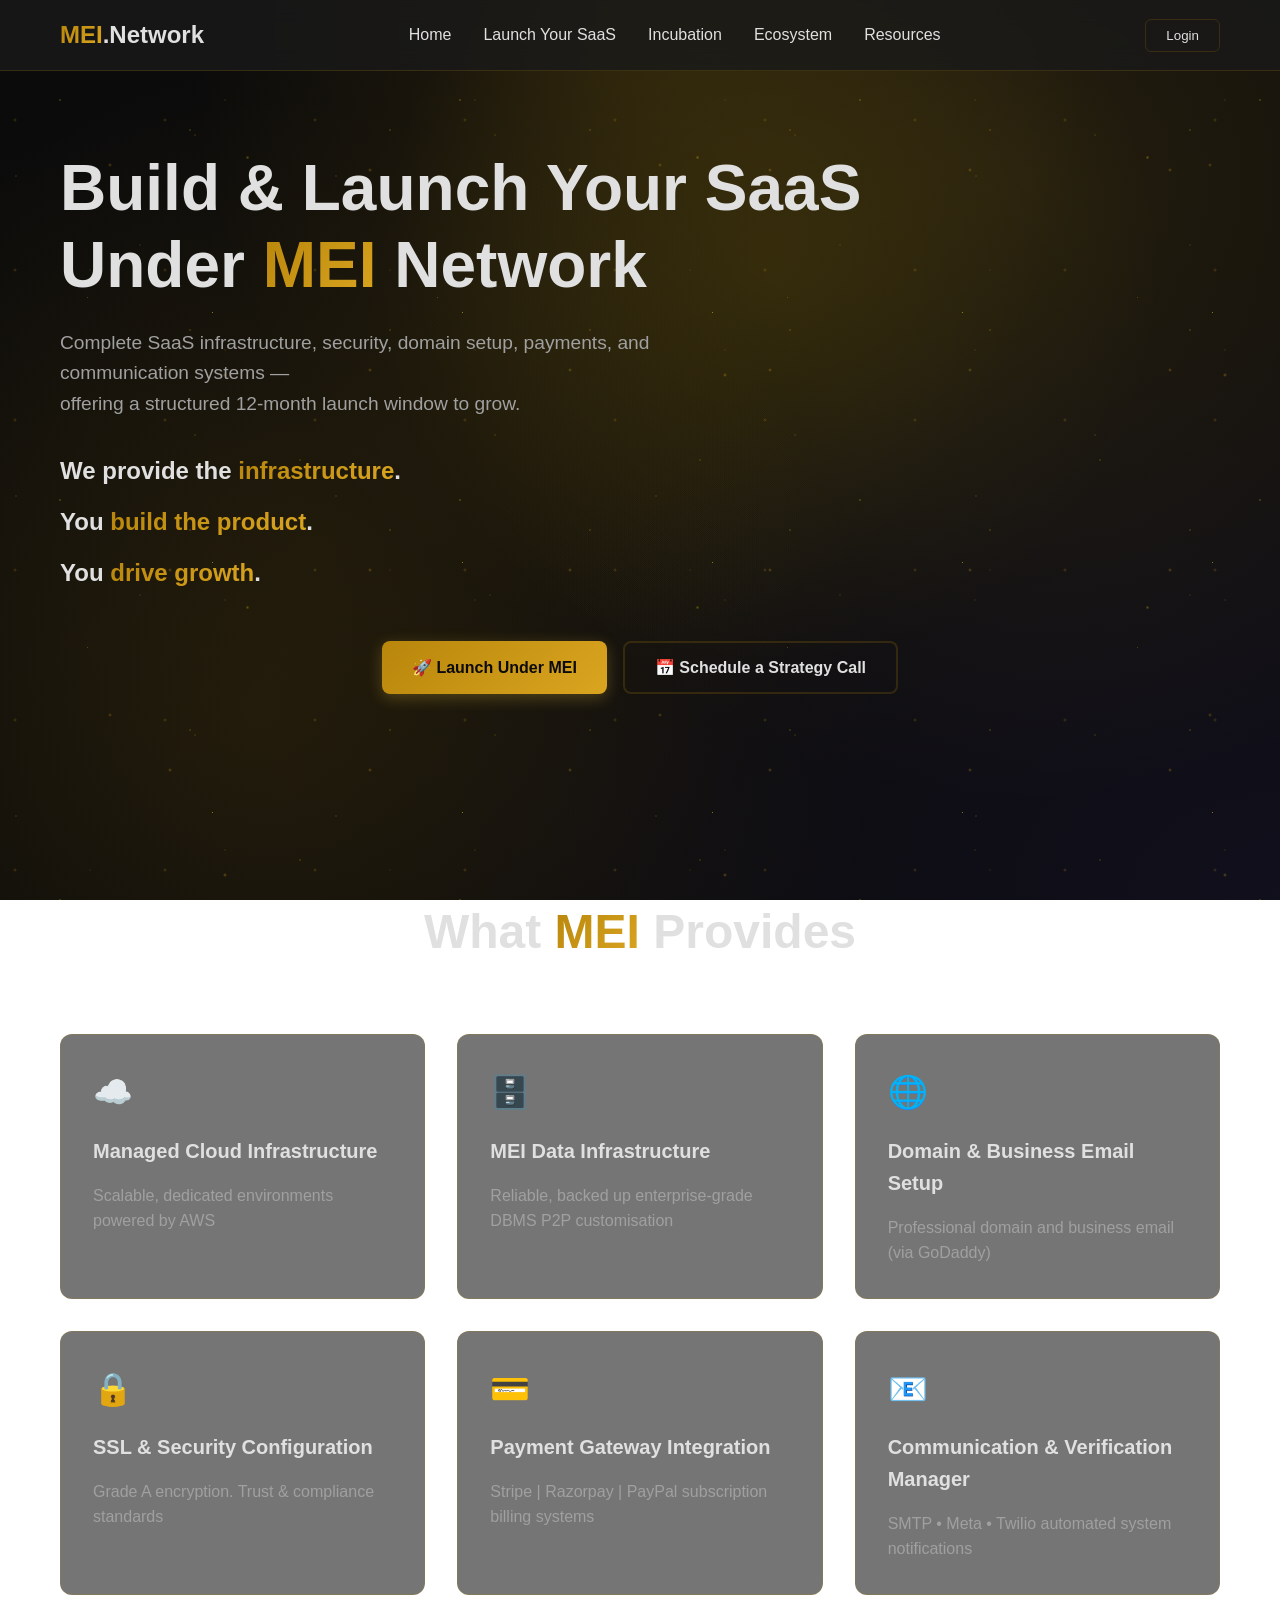
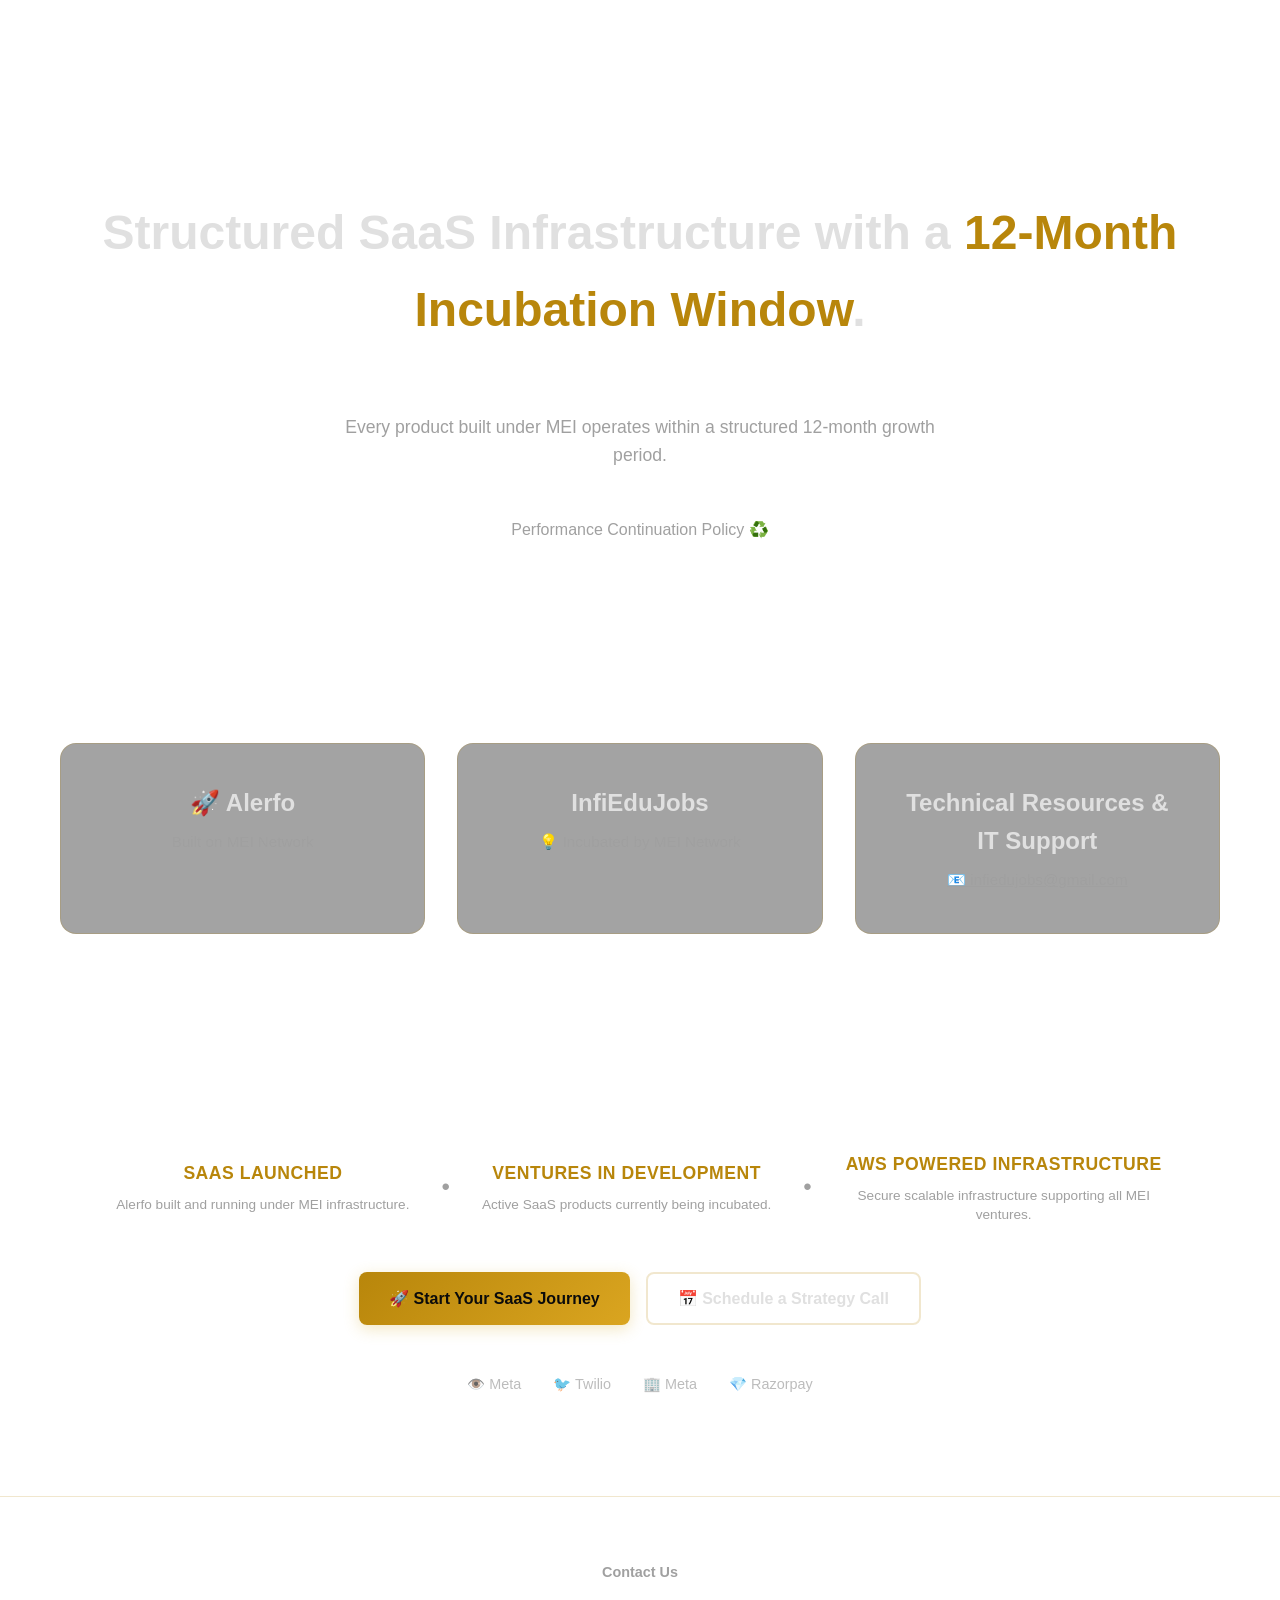
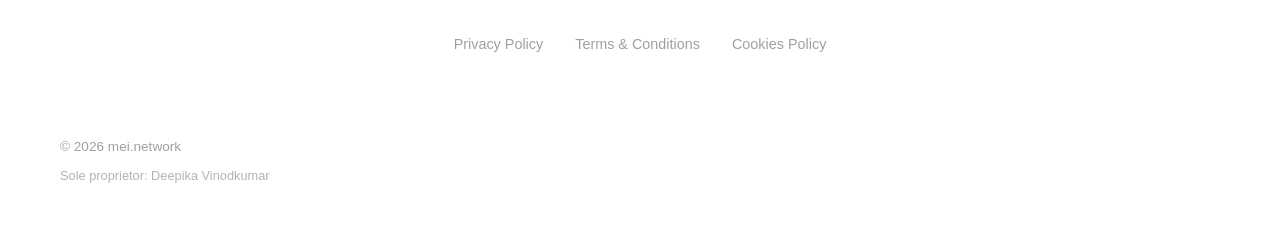
==== commit 90aeba66: "Update index.html" ====
--- a/index.html
+++ b/index.html
@@ -5,7 +5,7 @@
     <meta charset="UTF-8">
     <meta name="viewport" content="width=device-width, initial-scale=1.0">
     <title>MEI Network - Build & Launch Your SaaS</title>
-  <link rel="stylesheet" href="./style.css">
+ <link rel="stylesheet" href="./style.css">
     <link rel="preconnect" href="https://fonts.googleapis.com">
     <link rel="preconnect" href="https://fonts.gstatic.com" crossorigin>
 </head>
@@ -200,7 +200,7 @@
                 </div>
 
                 <div class="footer-bottom">
-                    <p class="footer-copyright">&copy; 2025 mei.network</p>
+                    <p class="footer-copyright">&copy; 2026 mei.network</p>
                     <p class="footer-proprietor">Sole proprietor: Deepika Vinodkumar</p>
                 </div>
             </div>
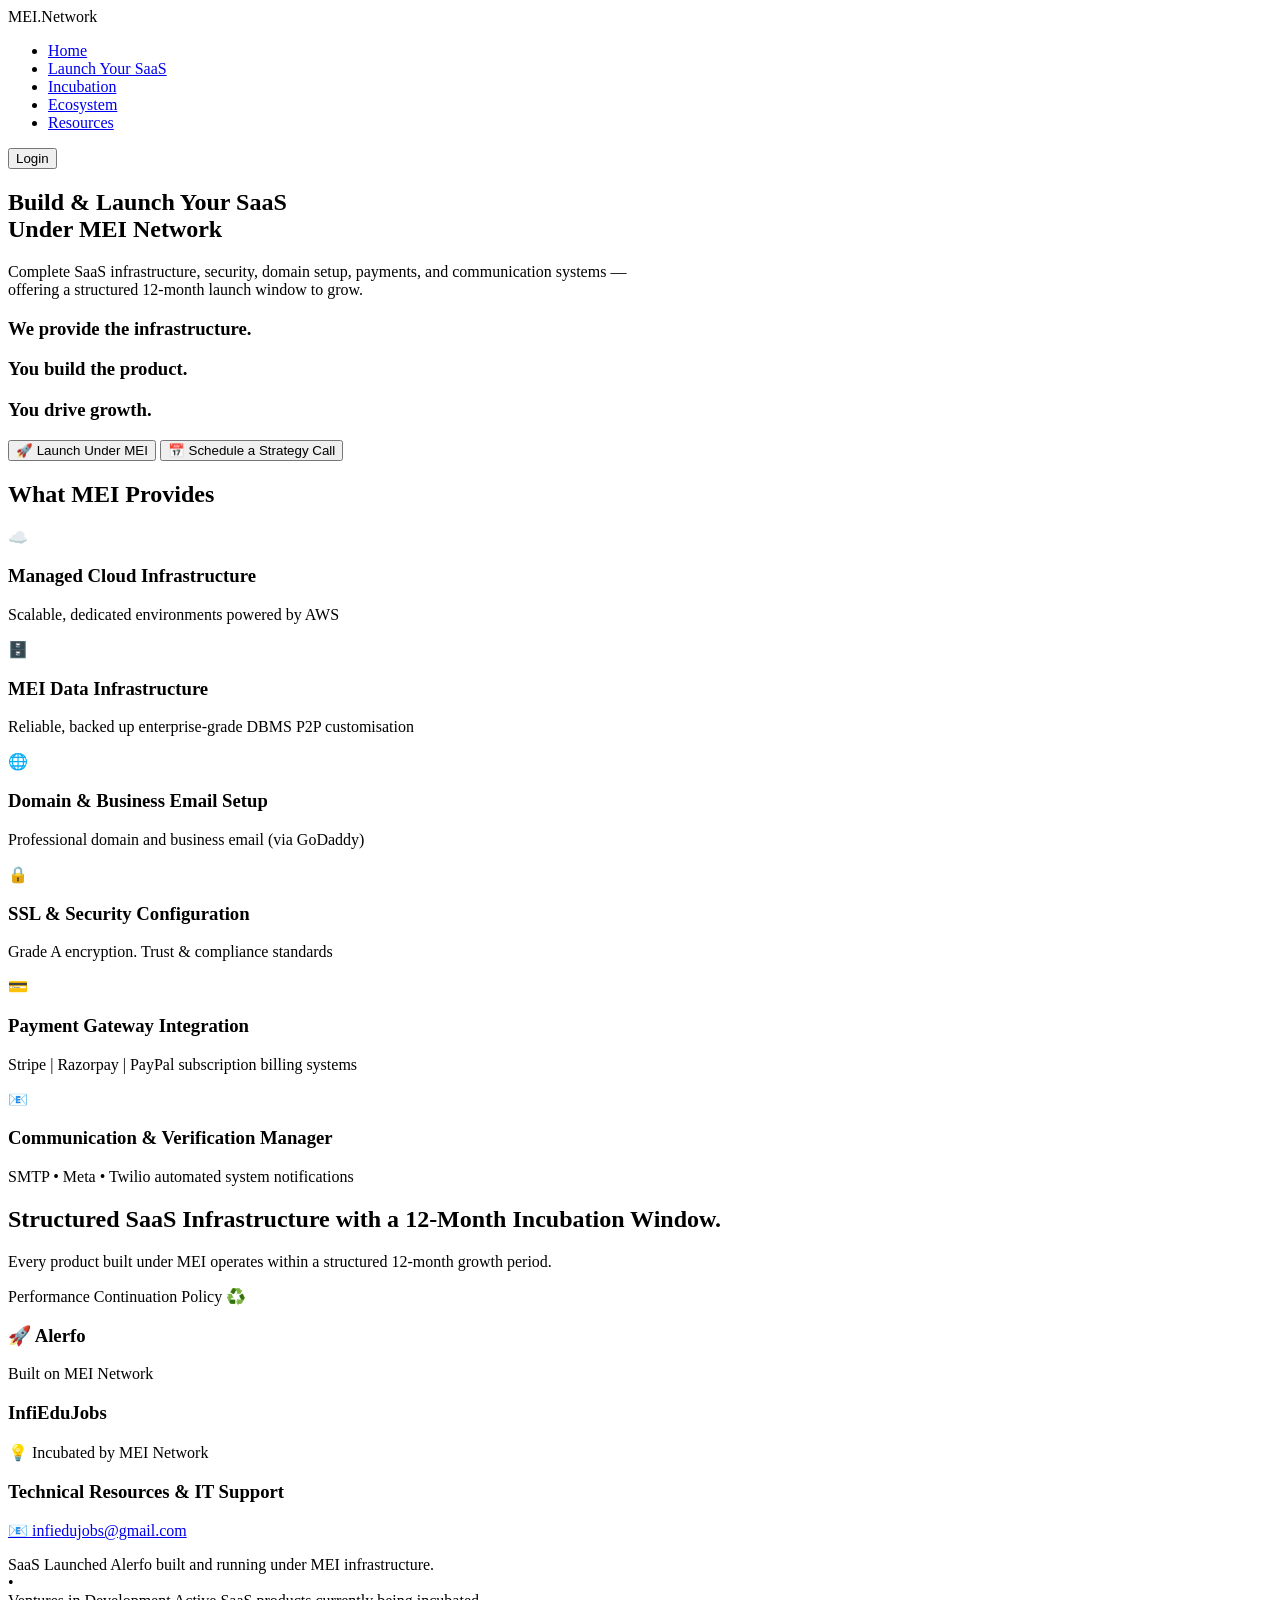
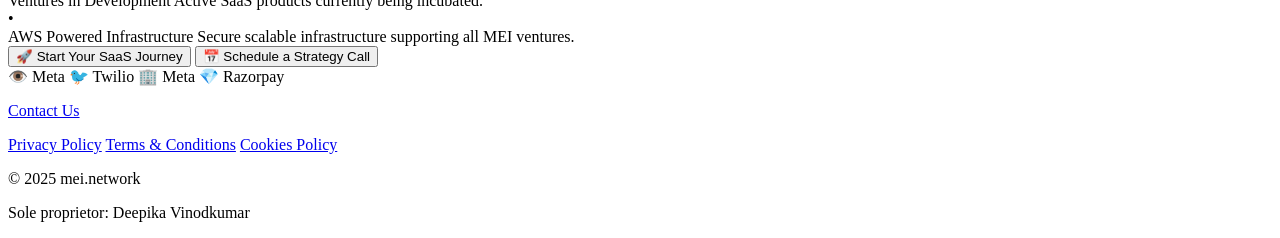
==== commit 0018e96c: "Add files via upload Updated file Text edited to Attach Your Concept / Document" ====
--- a/index.html
+++ b/index.html
@@ -5,7 +5,7 @@
     <meta charset="UTF-8">
     <meta name="viewport" content="width=device-width, initial-scale=1.0">
     <title>MEI Network - Build & Launch Your SaaS</title>
- <link rel="stylesheet" href="./style.css">
+    <link rel="stylesheet" href="../css/style.css">
     <link rel="preconnect" href="https://fonts.googleapis.com">
     <link rel="preconnect" href="https://fonts.gstatic.com" crossorigin>
 </head>
@@ -200,7 +200,7 @@
                 </div>
 
                 <div class="footer-bottom">
-                    <p class="footer-copyright">&copy; 2026 mei.network</p>
+                    <p class="footer-copyright">&copy; 2025 mei.network</p>
                     <p class="footer-proprietor">Sole proprietor: Deepika Vinodkumar</p>
                 </div>
             </div>
@@ -208,4 +208,4 @@
     </footer>
 </body>
 
-</html>
+</html>
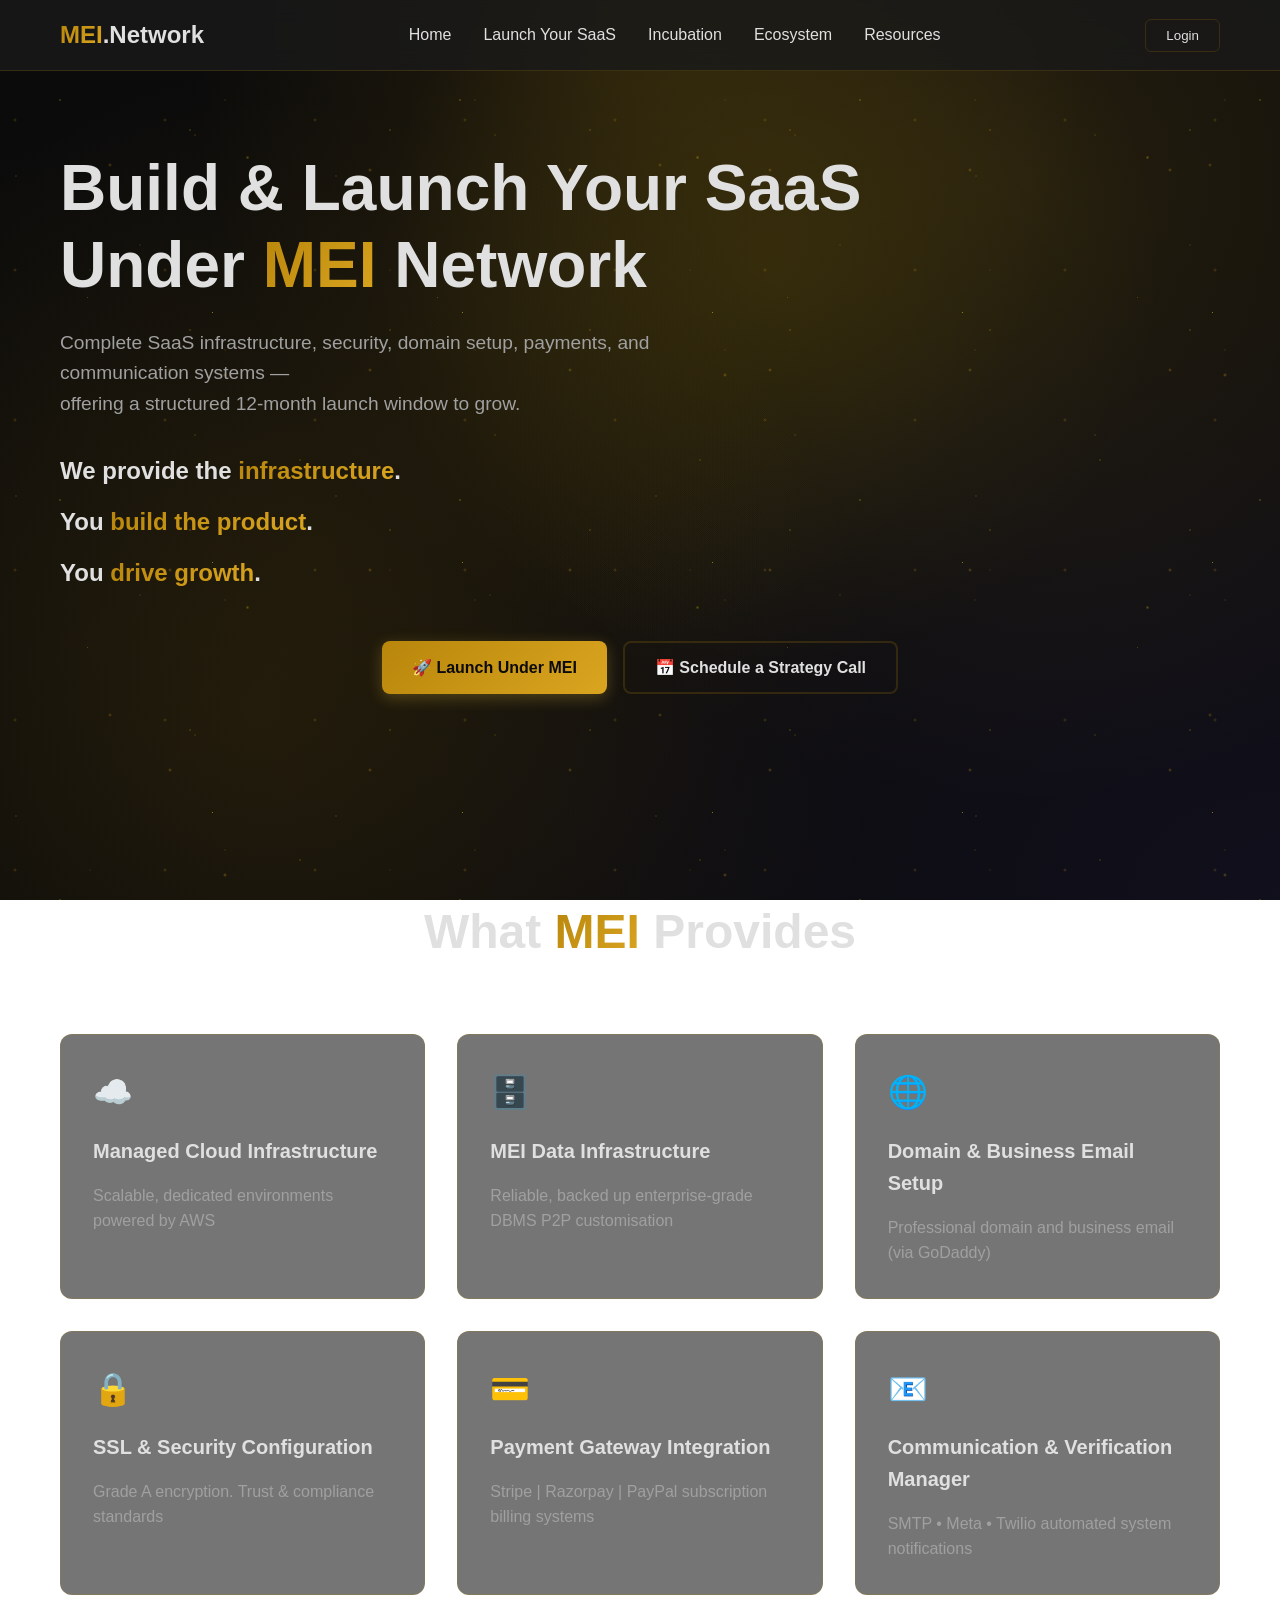
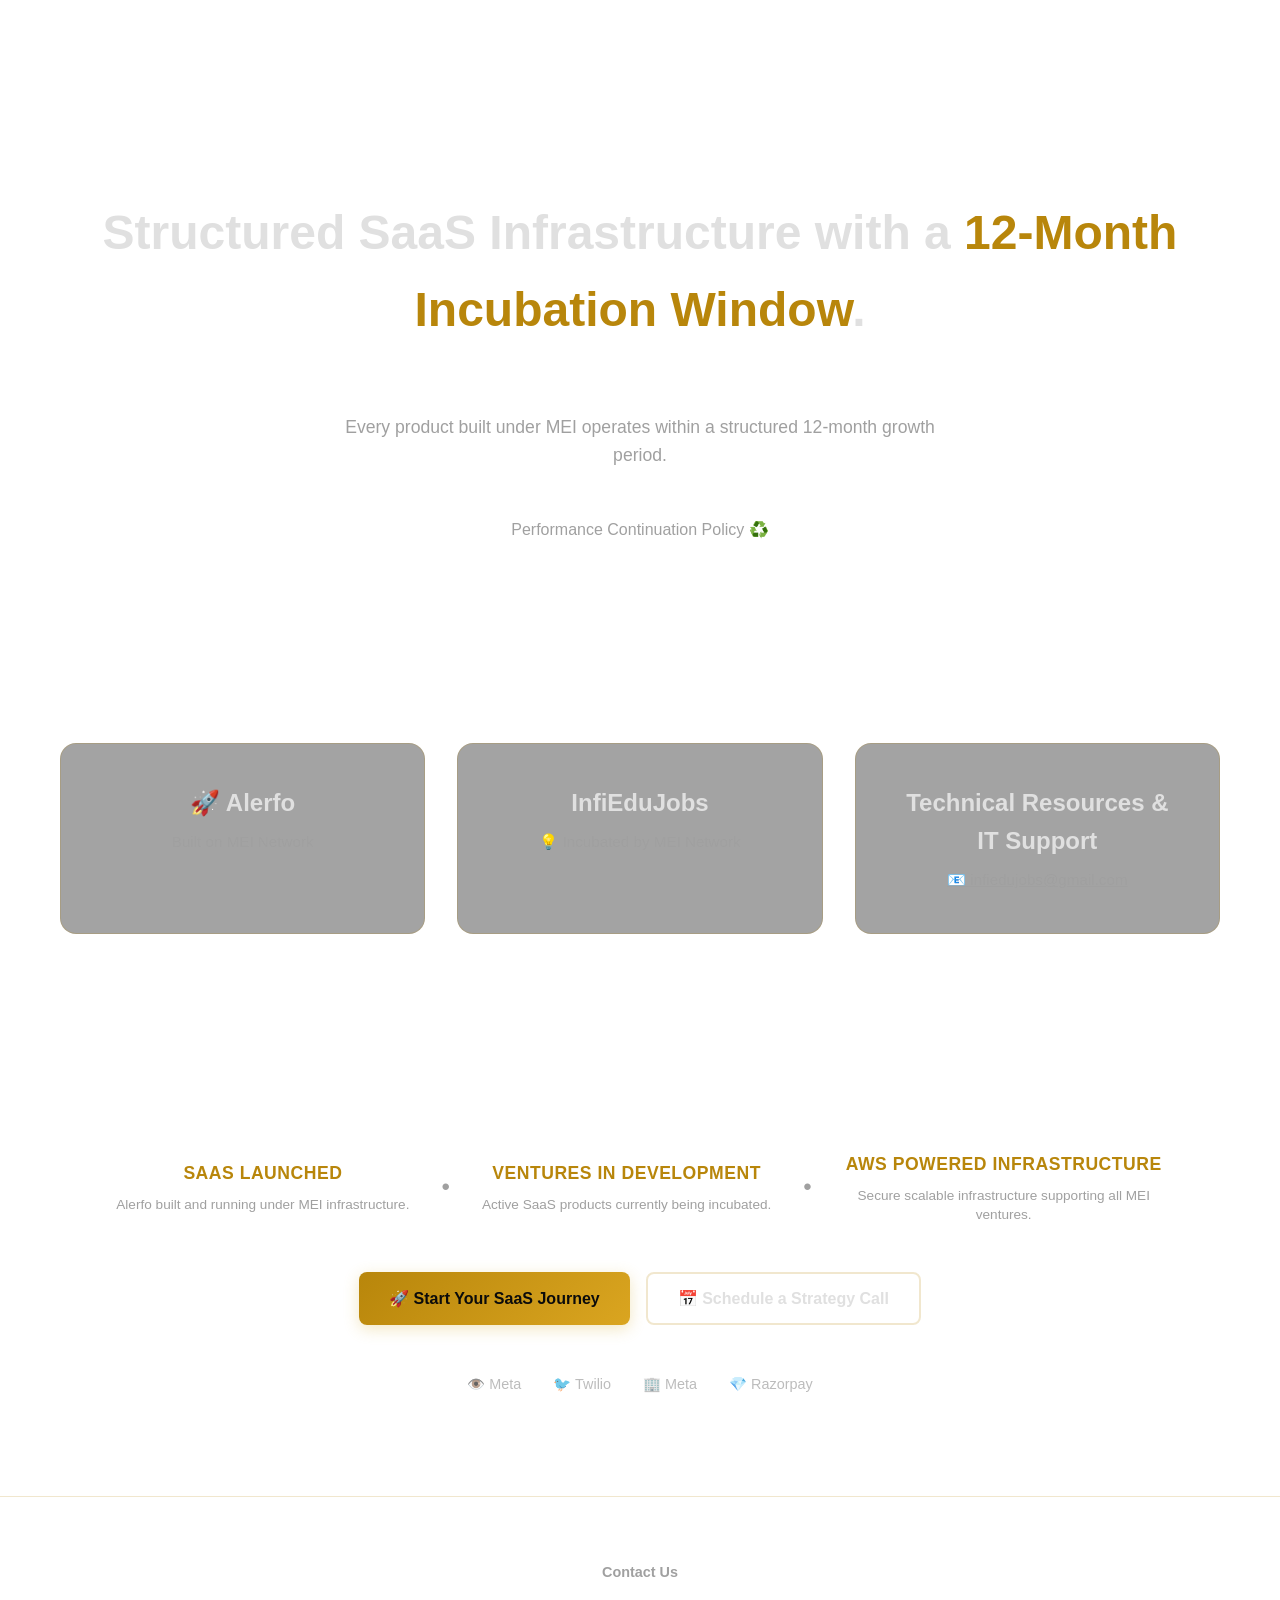
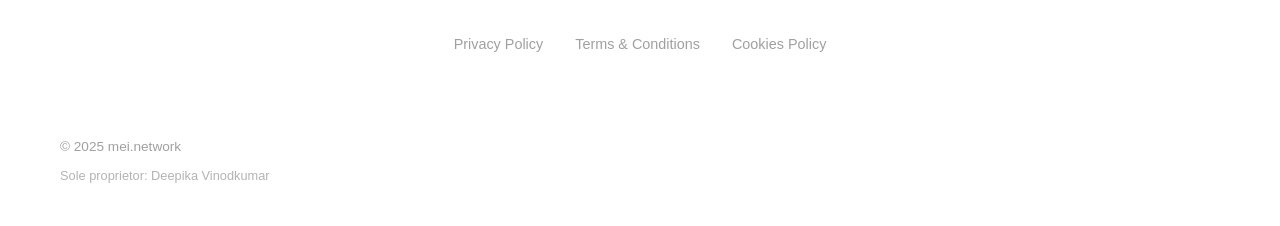
==== commit 8b3b969d: "Update index.html" ====
--- a/index.html
+++ b/index.html
@@ -5,7 +5,7 @@
     <meta charset="UTF-8">
     <meta name="viewport" content="width=device-width, initial-scale=1.0">
     <title>MEI Network - Build & Launch Your SaaS</title>
-    <link rel="stylesheet" href="../css/style.css">
+ <link rel="stylesheet" href="./style.css">
     <link rel="preconnect" href="https://fonts.googleapis.com">
     <link rel="preconnect" href="https://fonts.gstatic.com" crossorigin>
 </head>
@@ -208,4 +208,4 @@
     </footer>
 </body>
 
-</html>+</html>
--- a/style.css
+++ b/style.css
@@ -0,0 +1,1513 @@
+/* CSS Custom Properties */
+:root {
+  --primary-dark: #0b0b0b;
+  --card-dark: #1a1a1a;
+  --text-light: #e0e0e0;
+  --text-muted: #a0a0a0;
+  --gold-primary: #B8860B;
+  --gold-secondary: #DAA520;
+  --gold-gradient: linear-gradient(135deg, #B8860B 0%, #DAA520 100%);
+  --accent-blue: #4f46e5;
+  --success-green: #10b981;
+  --border-subtle: rgba(184, 134, 11, 0.2);
+  --glow-gold: 0 0 20px rgba(184, 134, 11, 0.3);
+  --backdrop-blur: blur(12px);
+}
+
+/* Reset and Base Styles */
+* {
+  margin: 0;
+  padding: 0;
+  box-sizing: border-box;
+}
+
+body {
+
+  font-family: 'Outfit', 'Space Grotesk', -apple-system, BlinkMacSystemFont, sans-serif;
+  color: var(--text-light);
+  line-height: 1.6;
+  overflow-x: hidden;
+}
+
+.container {
+  max-width: 1200px;
+  margin: 0 auto;
+  padding: 0 20px;
+}
+
+/* Cosmic Background with Golden Glitter */
+.cosmic-background {
+  position: fixed;
+  top: 0;
+  left: 0;
+  width: 100%;
+  height: 100%;
+  background:
+    radial-gradient(ellipse at top, rgba(184, 134, 11, 0.15) 0%, transparent 50%),
+    radial-gradient(ellipse at bottom right, rgba(79, 70, 229, 0.08) 0%, transparent 50%),
+    radial-gradient(circle at 20% 80%, rgba(184, 134, 11, 0.1) 0%, transparent 50%),
+    radial-gradient(circle at 80% 20%, rgba(218, 165, 32, 0.12) 0%, transparent 50%),
+    radial-gradient(circle at 60% 30%, rgba(255, 223, 0, 0.08) 0%, transparent 40%),
+    radial-gradient(circle at 25% 60%, rgba(184, 134, 11, 0.06) 0%, transparent 45%);
+  background-color: var(--primary-dark);
+  z-index: -3;
+}
+
+/* Base Glitter Layer */
+.cosmic-background::before {
+  content: '';
+  position: absolute;
+  top: 0;
+  left: 0;
+  width: 100%;
+  height: 100%;
+  background-image:
+    radial-gradient(2px 2px at 20% 30%, rgba(184, 134, 11, 0.4), transparent),
+    radial-gradient(1px 1px at 40% 70%, rgba(218, 165, 32, 0.3), transparent),
+    radial-gradient(1px 1px at 90% 40%, rgba(184, 134, 11, 0.35), transparent),
+    radial-gradient(2px 2px at 10% 80%, rgba(218, 165, 32, 0.25), transparent),
+    radial-gradient(1px 1px at 75% 15%, rgba(255, 223, 0, 0.4), transparent),
+    radial-gradient(1px 1px at 30% 90%, rgba(184, 134, 11, 0.3), transparent),
+    radial-gradient(2px 2px at 85% 85%, rgba(218, 165, 32, 0.35), transparent);
+  background-size: 550px 550px, 350px 350px, 250px 250px, 150px 150px, 400px 400px, 300px 300px, 200px 200px;
+  animation: float 20s ease-in-out infinite;
+  z-index: -2;
+}
+
+/* Enhanced Shimmer Layer */
+.cosmic-background::after {
+  content: '';
+  position: absolute;
+  top: 0;
+  left: 0;
+  width: 100%;
+  height: 100%;
+  background-image:
+    radial-gradient(1px 1px at 15% 25%, rgba(255, 223, 0, 0.6), transparent),
+    radial-gradient(1px 1px at 65% 45%, rgba(184, 134, 11, 0.5), transparent),
+    radial-gradient(2px 2px at 45% 75%, rgba(218, 165, 32, 0.4), transparent),
+    radial-gradient(1px 1px at 85% 25%, rgba(255, 215, 0, 0.5), transparent),
+    radial-gradient(1px 1px at 25% 85%, rgba(184, 134, 11, 0.4), transparent),
+    radial-gradient(1px 1px at 95% 65%, rgba(218, 165, 32, 0.6), transparent),
+    radial-gradient(2px 2px at 55% 35%, rgba(255, 223, 0, 0.3), transparent),
+    radial-gradient(1px 1px at 5% 55%, rgba(184, 134, 11, 0.5), transparent);
+  background-size: 400px 400px, 300px 300px, 500px 500px, 250px 250px, 350px 350px, 200px 200px, 450px 450px, 320px 320px;
+  animation: shimmer 15s ease-in-out infinite, twinkle 8s ease-in-out infinite;
+  z-index: -1;
+}
+
+@keyframes float {
+
+  0%,
+  100% {
+    transform: translateY(0px) rotate(0deg);
+  }
+
+  50% {
+    transform: translateY(-20px) rotate(1deg);
+  }
+}
+
+@keyframes shimmer {
+
+  0%,
+  100% {
+    opacity: 0.8;
+    transform: translateX(0px) translateY(0px) scale(1);
+  }
+
+  50% {
+    opacity: 1;
+    transform: translateX(10px) translateY(-15px) scale(1.1);
+  }
+}
+
+@keyframes twinkle {
+
+  0%,
+  100% {
+    opacity: 0.6;
+    filter: brightness(1);
+  }
+
+  25% {
+    opacity: 1;
+    filter: brightness(1.3);
+  }
+
+  75% {
+    opacity: 0.8;
+    filter: brightness(1.1);
+  }
+}
+
+/* Navigation */
+.navbar {
+  position: fixed;
+  top: 0;
+  left: 0;
+  right: 0;
+  background: rgba(26, 26, 26, 0.8);
+  backdrop-filter: var(--backdrop-blur);
+  border-bottom: 1px solid var(--border-subtle);
+  z-index: 1000;
+  transition: all 0.3s ease;
+}
+
+.nav-container {
+  max-width: 1200px;
+  margin: 0 auto;
+  padding: 0 20px;
+  display: flex;
+  justify-content: space-between;
+  align-items: center;
+  height: 70px;
+}
+
+.nav-logo {
+  font-size: 1.5rem;
+  font-weight: 700;
+}
+
+.logo-text {
+  background: var(--gold-gradient);
+  -webkit-background-clip: text;
+  -webkit-text-fill-color: transparent;
+  background-clip: text;
+}
+
+.logo-network {
+  color: var(--text-light);
+}
+
+.nav-menu {
+  display: flex;
+  list-style: none;
+  align-items: center;
+  gap: 2rem;
+}
+
+.nav-menu a {
+  color: var(--text-light);
+  text-decoration: none;
+  font-weight: 500;
+  transition: all 0.3s ease;
+  position: relative;
+}
+
+.nav-menu a:hover {
+  color: var(--gold-primary);
+}
+
+.nav-menu a::after {
+  content: '';
+  position: absolute;
+  bottom: -5px;
+  left: 0;
+  width: 0;
+  height: 2px;
+  background: var(--gold-gradient);
+  transition: width 0.3s ease;
+}
+
+.nav-menu a:hover::after {
+  width: 100%;
+}
+
+.login-btn {
+  background: transparent;
+  border: 1px solid var(--border-subtle);
+  color: var(--text-light);
+  padding: 8px 20px;
+  border-radius: 6px;
+  font-weight: 500;
+  cursor: pointer;
+  transition: all 0.3s ease;
+}
+
+.login-btn:hover {
+  background: var(--gold-gradient);
+  color: var(--primary-dark);
+  box-shadow: var(--glow-gold);
+}
+
+/* Hero Section */
+.hero {
+  padding: 150px 0 100px;
+  text-align: left;
+  position: relative;
+}
+
+.hero-title {
+  font-size: clamp(2.5rem, 5vw, 4rem);
+  font-weight: 700;
+  margin-bottom: 1.5rem;
+  line-height: 1.2;
+  text-align: left;
+
+}
+
+.mei-highlight {
+  background: var(--gold-gradient);
+  -webkit-background-clip: text;
+  -webkit-text-fill-color: transparent;
+  background-clip: text;
+  position: relative;
+}
+
+.hero-subtitle {
+  font-size: 1.2rem;
+  color: var(--text-muted);
+  margin-bottom: 2rem;
+  max-width: 600px;
+  /* margin-left: auto; */
+  margin-right: auto;
+  text-align: left;
+}
+
+.hero-text {
+  margin: 2rem 0;
+}
+
+.hero-line {
+  font-size: 1.5rem;
+  margin: 0.8rem 0;
+  color: var(--text-light);
+  font-weight: 600;
+}
+
+.hero-text strong {
+  background: var(--gold-gradient);
+  -webkit-background-clip: text;
+  -webkit-text-fill-color: transparent;
+  background-clip: text;
+  font-weight: 700;
+}
+
+.hero-cta {
+  display: flex;
+  gap: 1rem;
+  justify-content: center;
+  margin-top: 3rem;
+  flex-wrap: wrap;
+}
+
+/* Buttons */
+.cta-primary,
+.cta-secondary {
+  padding: 15px 30px;
+  border-radius: 8px;
+  font-size: 1rem;
+  font-weight: 600;
+  cursor: pointer;
+  transition: all 0.3s ease;
+  border: none;
+  text-decoration: none;
+  display: inline-block;
+}
+
+.cta-primary {
+  background: var(--gold-gradient);
+  color: var(--primary-dark);
+  box-shadow: 0 4px 15px rgba(212, 175, 55, 0.3);
+}
+
+.cta-primary:hover {
+  transform: translateY(-2px);
+  box-shadow: 0 8px 25px rgba(212, 175, 55, 0.4);
+}
+
+.cta-secondary {
+  background: transparent;
+  color: var(--text-light);
+  border: 2px solid var(--border-subtle);
+}
+
+.cta-secondary:hover {
+  background: rgba(212, 175, 55, 0.1);
+  border-color: var(--gold-primary);
+  transform: translateY(-2px);
+}
+
+/* Features Section */
+.features {
+  padding: 100px 0;
+}
+
+.section-title {
+  font-size: clamp(2rem, 4vw, 3rem);
+  font-weight: 700;
+  text-align: center;
+  margin-bottom: 4rem;
+}
+
+.highlight-text {
+  color: var(--gold-primary);
+}
+
+.features-grid {
+  display: grid;
+  grid-template-columns: repeat(auto-fit, minmax(350px, 1fr));
+  gap: 2rem;
+  margin-top: 4rem;
+}
+
+.feature-card {
+  background: rgba(26, 26, 26, 0.6);
+  padding: 2rem;
+  border-radius: 12px;
+  border: 1px solid var(--border-subtle);
+  transition: all 0.3s ease;
+  backdrop-filter: var(--backdrop-blur);
+}
+
+.feature-card:hover {
+  transform: translateY(-5px);
+  box-shadow: var(--glow-gold);
+  border-color: var(--gold-primary);
+}
+
+.feature-icon {
+  font-size: 2rem;
+  margin-bottom: 1rem;
+}
+
+.feature-card h3 {
+  font-size: 1.25rem;
+  font-weight: 600;
+  margin-bottom: 1rem;
+  color: var(--text-light);
+}
+
+.feature-card p {
+  color: var(--text-muted);
+  line-height: 1.6;
+}
+
+/* Launch Window Section */
+.launch-window {
+  padding: 100px 0;
+  text-align: center;
+}
+
+.section-subtitle {
+  font-size: 1.1rem;
+  color: var(--text-muted);
+  margin-bottom: 3rem;
+  max-width: 600px;
+  margin-left: auto;
+  margin-right: auto;
+}
+
+.process-flow {
+  display: flex;
+  align-items: center;
+  justify-content: center;
+  flex-wrap: wrap;
+  gap: 1rem;
+  margin: 3rem 0;
+}
+
+.process-item {
+  color: var(--text-light);
+  font-weight: 500;
+  font-size: 1.1rem;
+}
+
+.divider {
+  color: var(--gold-primary);
+  font-size: 1.2rem;
+  font-weight: bold;
+}
+
+.performance-note {
+  margin-top: 2rem;
+}
+
+.performance-note p {
+  color: var(--text-muted);
+  font-size: 1rem;
+}
+
+/* Showcase Section */
+.showcase {
+  padding: 100px 0;
+}
+
+.showcase-grid {
+  display: grid;
+  grid-template-columns: repeat(auto-fit, minmax(300px, 1fr));
+  gap: 2rem;
+}
+
+.showcase-card {
+  background: rgba(26, 26, 26, 0.4);
+  padding: 2.5rem;
+  border-radius: 16px;
+  border: 1px solid var(--border-subtle);
+  backdrop-filter: var(--backdrop-blur);
+  transition: all 0.3s ease;
+  text-align: center;
+}
+
+.showcase-card:hover {
+  transform: translateY(-8px);
+  box-shadow: 0 20px 40px rgba(212, 175, 55, 0.2);
+  border-color: var(--gold-primary);
+}
+
+.card-header h3 {
+  font-size: 1.5rem;
+  font-weight: 600;
+  margin-bottom: 0.5rem;
+  color: var(--text-light);
+}
+
+.card-subtitle {
+  color: var(--text-muted);
+  font-size: 0.95rem;
+}
+
+/* Tooltip Styles */
+.showcase-card[data-tooltip] {
+  position: relative;
+}
+
+.showcase-card[data-tooltip]:hover::before {
+  content: attr(data-tooltip);
+  position: absolute;
+  bottom: 100%;
+  left: 50%;
+  transform: translateX(-50%) translateY(-10px);
+  background: rgba(26, 26, 26, 0.95);
+  color: var(--text-light);
+  padding: 1rem 1.5rem;
+  border-radius: 12px;
+  border: 1px solid var(--border-subtle);
+  backdrop-filter: var(--backdrop-blur);
+  box-shadow: 0 10px 30px rgba(0, 0, 0, 0.3);
+  font-size: 0.9rem;
+  line-height: 1.5;
+  max-width: 280px;
+  white-space: normal;
+  text-align: center;
+  z-index: 1000;
+  opacity: 0;
+  visibility: hidden;
+  transition: all 0.3s ease;
+  pointer-events: none;
+}
+
+.showcase-card[data-tooltip]:hover::before {
+  opacity: 1;
+  visibility: visible;
+  transform: translateX(-50%) translateY(-5px);
+}
+
+/* Tooltip Arrow */
+.showcase-card[data-tooltip]:hover::after {
+  content: '';
+  position: absolute;
+  bottom: 100%;
+  left: 50%;
+  transform: translateX(-50%) translateY(5px);
+  width: 0;
+  height: 0;
+  border-left: 8px solid transparent;
+  border-right: 8px solid transparent;
+  border-top: 8px solid rgba(26, 26, 26, 0.95);
+  z-index: 1001;
+  opacity: 0;
+  visibility: hidden;
+  transition: all 0.3s ease;
+}
+
+.showcase-card[data-tooltip]:hover::after {
+  opacity: 1;
+  visibility: visible;
+  transform: translateX(-50%) translateY(0px);
+}
+
+.card-subtitle a {
+  text-decoration: underline;
+  color: inherit;
+}
+
+/* Final CTA Section */
+.final-cta {
+  padding: 100px 0;
+  text-align: center;
+}
+
+.stats {
+  display: flex;
+  justify-content: center;
+  align-items: center;
+  gap: 2rem;
+  margin: 1rem 0;
+  flex-wrap: wrap;
+}
+
+.stat-item {
+  display: flex;
+  flex-direction: column;
+  align-items: center;
+  text-align: center;
+  max-width: 320px;
+}
+
+.stat-number {
+  font-size: 1.1rem;
+  font-weight: 700;
+  color: var(--gold-primary);
+  margin-bottom: 0.5rem;
+  text-transform: uppercase;
+  letter-spacing: 0.5px;
+}
+
+.stat-label {
+  font-size: 0.85rem;
+  color: var(--text-muted);
+  line-height: 1.4;
+  margin-top: 0;
+}
+
+.stat-divider {
+  color: var(--text-muted);
+  font-size: 1.5rem;
+}
+
+.cta-buttons {
+  display: flex;
+  gap: 1rem;
+  justify-content: center;
+  margin: 3rem 0;
+  flex-wrap: wrap;
+}
+
+.partner-logos {
+  display: flex;
+  justify-content: center;
+  gap: 2rem;
+  margin-top: 3rem;
+  flex-wrap: wrap;
+}
+
+.partner-logo {
+  color: var(--text-muted);
+  font-size: 0.9rem;
+  opacity: 0.7;
+  transition: opacity 0.3s ease;
+}
+
+.partner-logo:hover {
+  opacity: 1;
+  color: var(--gold-primary);
+}
+
+/* Trusted By Section */
+/* .trusted-by {
+  padding: 50px 0;
+  text-align: center;
+  border-top: 1px solid var(--border-subtle);
+} */
+
+/* .trusted-text {
+  color: var(--text-muted);
+  font-size: 0.95rem;
+} */
+
+/* Responsive Design */
+@media (max-width: 768px) {
+  .nav-menu {
+    display: none;
+  }
+
+  .hero {
+    padding: 120px 0 80px;
+  }
+
+  .hero-cta {
+    flex-direction: column;
+    align-items: center;
+  }
+
+  .cta-primary,
+  .cta-secondary {
+    width: 100%;
+    max-width: 280px;
+  }
+
+  .features-grid {
+    grid-template-columns: 1fr;
+  }
+
+  .showcase-grid {
+    grid-template-columns: 1fr;
+  }
+
+  .stats {
+    flex-direction: column;
+    gap: 1rem;
+  }
+
+  .process-flow {
+    flex-direction: column;
+    gap: 1rem;
+  }
+
+  .divider {
+    transform: rotate(90deg);
+  }
+
+  .partner-logos {
+    flex-direction: column;
+    align-items: center;
+    gap: 1rem;
+  }
+}
+
+@media (max-width: 480px) {
+  .container {
+    padding: 0 15px;
+  }
+
+  .feature-card {
+    padding: 1.5rem;
+  }
+
+  .showcase-card {
+    padding: 2rem;
+  }
+}
+
+/* Footer Section */
+.footer {
+  background-color: transparent;
+  border-top: 1px solid var(--border-subtle);
+  padding: 60px 0 40px;
+  text-align: center;
+  position: relative;
+  z-index: 1;
+}
+
+.footer-content {
+  display: flex;
+  flex-direction: column;
+  align-items: center;
+  gap: 2rem;
+  width: 100%;
+}
+
+.footer-contact {
+  font-size: 1.1rem;
+  color: var(--text-light);
+  font-weight: 600;
+  margin-bottom: 1rem;
+}
+
+.footer-links {
+  display: flex;
+  gap: 2rem;
+  flex-wrap: wrap;
+  justify-content: center;
+}
+
+.footer-link {
+  color: var(--text-muted);
+  text-decoration: none;
+  font-size: 0.9rem;
+  transition: color 0.3s ease;
+  position: relative;
+}
+
+.footer-link:hover {
+  color: var(--gold-primary);
+}
+
+.footer-link::after {
+  content: '';
+  position: absolute;
+  width: 0;
+  height: 1px;
+  bottom: -3px;
+  left: 50%;
+  background-color: var(--gold-primary);
+  transition: all 0.3s ease;
+}
+
+.footer-link:hover::after {
+  width: 100%;
+  left: 0;
+}
+
+.footer-bottom {
+  display: flex;
+  flex-direction: column;
+  align-items: flex-start;
+  gap: 0.5rem;
+  margin-top: 1rem;
+  padding-top: 2rem;
+  /* border-top: 1px solid rgba(184, 134, 11, 0.1); */
+  width: 100%;
+}
+
+.footer-copyright {
+  color: var(--text-muted);
+  font-size: 0.85rem;
+}
+
+.footer-proprietor {
+  color: var(--text-muted);
+  font-size: 0.8rem;
+  opacity: 0.8;
+}
+
+/* Footer Responsive */
+@media (max-width: 768px) {
+  .footer {
+    padding: 40px 0 30px;
+  }
+
+  .footer-links {
+    flex-direction: column;
+    gap: 1rem;
+  }
+
+  .footer-content {
+    gap: 1.5rem;
+  }
+}
+
+/* ===== CONTACT/APPLICATION PAGE STYLES ===== */
+
+/* Contact Header Section */
+.contact-header {
+  padding: 150px 0 80px;
+  text-align: center;
+  position: relative;
+  z-index: 1;
+}
+
+.contact-title {
+  font-size: clamp(2.5rem, 5vw, 4rem);
+  font-weight: 700;
+  line-height: 1.2;
+  margin-bottom: 2rem;
+  color: var(--text-light);
+}
+
+.application-highlight {
+  background: var(--gold-gradient);
+  -webkit-background-clip: text;
+  -webkit-text-fill-color: transparent;
+  background-clip: text;
+}
+
+.title-divider {
+  width: 100px;
+  height: 2px;
+  background: var(--gold-gradient);
+  margin: 0 auto;
+  border-radius: 2px;
+  box-shadow: var(--glow-gold);
+}
+
+/* Application Form Section */
+.application-form {
+  padding: 0 0 100px;
+  position: relative;
+  z-index: 1;
+}
+
+.form-container {
+  max-width: 700px;
+  margin: 0 auto;
+  background: rgba(26, 26, 26, 0.6);
+  backdrop-filter: var(--backdrop-blur);
+  border: 1px solid var(--border-subtle);
+  border-radius: 16px;
+  padding: 30px;
+  box-shadow: var(--glow-gold);
+  transition: all 0.3s ease;
+}
+
+.form-container:hover {
+  border-color: var(--gold-primary);
+  box-shadow: 0 0 30px rgba(184, 134, 11, 0.4);
+}
+
+/* Form Sections */
+.form-section {
+  margin-bottom: 3rem;
+}
+
+.form-section:last-child {
+  margin-bottom: 0;
+}
+
+.section-heading {
+  font-size: 1.5rem;
+  font-weight: 600;
+  color: var(--text-light);
+  margin-bottom: 1.5rem;
+  text-align: left;
+}
+
+/* Input Styles */
+.input-group {
+  margin-bottom: 1.5rem;
+}
+
+.input-container {
+  position: relative;
+  display: flex;
+  align-items: center;
+}
+
+.input-icon {
+  position: absolute;
+  left: 15px;
+  z-index: 2;
+  font-size: 1.1rem;
+  color: var(--gold-primary);
+}
+
+.form-input {
+  width: 100%;
+  padding: 15px 15px 15px 50px;
+  background: #121212;
+  border: 1px solid var(--border-subtle);
+  border-radius: 10px;
+  color: var(--text-light);
+  font-size: 1rem;
+  font-family: inherit;
+  transition: all 0.3s ease;
+}
+
+.form-input:focus {
+  outline: none;
+  border-color: var(--gold-primary);
+  box-shadow: var(--glow-gold);
+  background: rgba(18, 18, 18, 0.9);
+}
+
+.form-input::placeholder {
+  color: var(--text-muted);
+}
+
+/* Send Button */
+.send-btn {
+  position: absolute;
+  right: 8px;
+  top: 50%;
+  transform: translateY(-50%);
+  background: var(--gold-gradient);
+  color: var(--primary-dark);
+  border: none;
+  padding: 8px 16px;
+  border-radius: 6px;
+  font-weight: 600;
+  cursor: pointer;
+  transition: all 0.3s ease;
+  z-index: 2;
+}
+
+.send-btn:hover {
+  transform: translateY(-50%) translateY(-2px);
+  box-shadow: 0 4px 15px rgba(184, 134, 11, 0.4);
+}
+
+/* File Upload Section */
+.upload-section {
+  display: flex;
+  gap: 2rem;
+  align-items: flex-start;
+}
+
+.upload-container {
+  flex: 1;
+}
+
+.upload-box {
+  border: 2px dashed var(--gold-primary);
+  border-radius: 10px;
+  padding: 40px 20px;
+  text-align: center;
+  cursor: pointer;
+  transition: all 0.3s ease;
+  background: rgba(18, 18, 18, 0.4);
+}
+
+.upload-box:hover,
+.upload-box.dragover {
+  border-color: var(--gold-secondary);
+  background: rgba(18, 18, 18, 0.6);
+  box-shadow: 0 0 20px rgba(184, 134, 11, 0.2);
+}
+
+.upload-content {
+  display: flex;
+  flex-direction: column;
+  align-items: center;
+  gap: 1rem;
+}
+
+.upload-text {
+  color: var(--text-light);
+  font-size: 1rem;
+  margin: 0;
+}
+
+.browse-btn {
+  background: transparent;
+  color: var(--gold-primary);
+  border: 1px solid var(--gold-primary);
+  padding: 8px 20px;
+  border-radius: 6px;
+  font-weight: 600;
+  cursor: pointer;
+  transition: all 0.3s ease;
+}
+
+.browse-btn:hover {
+  background: var(--gold-primary);
+  color: var(--primary-dark);
+}
+
+.file-formats {
+  color: var(--text-muted);
+  font-size: 0.9rem;
+  margin-top: 0.5rem;
+  text-align: center;
+}
+
+.uploaded-files {
+  color: var(--success-green);
+  font-weight: 500;
+  margin: 0;
+}
+
+/* Requirements Tooltip */
+.requirements-tooltip {
+  flex: 0 0 250px;
+  position: relative;
+}
+
+.tooltip-content {
+  background: rgba(26, 26, 26, 0.8);
+  backdrop-filter: var(--backdrop-blur);
+  border: 1px solid var(--border-subtle);
+  border-radius: 12px;
+  padding: 20px;
+  box-shadow: 0 8px 25px rgba(0, 0, 0, 0.3);
+}
+
+.tooltip-title {
+  color: var(--text-light);
+  font-size: 1rem;
+  font-weight: 600;
+  margin-bottom: 1rem;
+}
+
+.tooltip-list {
+  list-style: none;
+  padding: 0;
+  margin: 0;
+}
+
+.tooltip-list li {
+  color: var(--text-muted);
+  font-size: 0.9rem;
+  margin-bottom: 0.5rem;
+  position: relative;
+  padding-left: 15px;
+}
+
+.tooltip-list li::before {
+  content: '•';
+  color: var(--gold-primary);
+  position: absolute;
+  left: 0;
+  font-weight: bold;
+}
+
+/* Submit Section */
+.submit-section {
+  text-align: center;
+}
+
+.submit-subtitle {
+  color: var(--text-muted);
+  margin-bottom: 2rem;
+  font-size: 1rem;
+}
+
+.submit-btn {
+  background: var(--gold-gradient);
+  color: var(--primary-dark);
+  border: none;
+  padding: 15px 40px;
+  border-radius: 10px;
+  font-size: 1.1rem;
+  font-weight: 600;
+  cursor: pointer;
+  transition: all 0.3s ease;
+  box-shadow: 0 4px 15px rgba(184, 134, 11, 0.3);
+}
+
+.submit-btn:hover {
+  transform: translateY(-2px);
+  box-shadow: 0 8px 25px rgba(184, 134, 11, 0.4);
+}
+
+/* Captcha Modal */
+.modal-overlay {
+  display: none;
+  position: fixed;
+  top: 0;
+  left: 0;
+  width: 100%;
+  height: 100%;
+  background: rgba(0, 0, 0, 0.7);
+  backdrop-filter: blur(8px);
+  z-index: 2000;
+  justify-content: center;
+  align-items: center;
+}
+
+.modal-container {
+  background: rgba(26, 26, 26, 0.9);
+  backdrop-filter: var(--backdrop-blur);
+  border: 1px solid var(--border-subtle);
+  border-radius: 16px;
+  padding: 0;
+  max-width: 400px;
+  width: 90%;
+  box-shadow: 0 20px 40px rgba(0, 0, 0, 0.5);
+  animation: modalSlideIn 0.3s ease-out;
+}
+
+@keyframes modalSlideIn {
+  from {
+    opacity: 0;
+    transform: scale(0.9) translateY(-20px);
+  }
+
+  to {
+    opacity: 1;
+    transform: scale(1) translateY(0);
+  }
+}
+
+.modal-header {
+  padding: 20px 25px;
+  border-bottom: 1px solid var(--border-subtle);
+  display: flex;
+  justify-content: space-between;
+  align-items: center;
+}
+
+.modal-header h3 {
+  color: var(--text-light);
+  font-size: 1.2rem;
+  font-weight: 600;
+  margin: 0;
+}
+
+.modal-close {
+  background: none;
+  border: none;
+  color: var(--text-muted);
+  font-size: 1.5rem;
+  cursor: pointer;
+  transition: color 0.3s ease;
+  padding: 0;
+  width: 30px;
+  height: 30px;
+  display: flex;
+  align-items: center;
+  justify-content: center;
+}
+
+.modal-close:hover {
+  color: var(--text-light);
+}
+
+.modal-body {
+  padding: 25px;
+}
+
+.modal-body p {
+  color: var(--text-light);
+  margin-bottom: 1.5rem;
+  font-size: 1rem;
+}
+
+.captcha-container {
+  display: flex;
+  flex-direction: column;
+  gap: 1rem;
+}
+
+.captcha-question {
+  background: rgba(18, 18, 18, 0.6);
+  border: 1px solid var(--border-subtle);
+  border-radius: 8px;
+  padding: 15px;
+  text-align: center;
+  color: var(--text-light);
+  font-size: 1.2rem;
+  font-weight: 600;
+}
+
+.captcha-input {
+  padding: 12px 15px;
+  background: #121212;
+  border: 1px solid var(--border-subtle);
+  border-radius: 8px;
+  color: var(--text-light);
+  font-size: 1rem;
+  font-family: inherit;
+  transition: all 0.3s ease;
+}
+
+.captcha-input:focus {
+  outline: none;
+  border-color: var(--gold-primary);
+  box-shadow: 0 0 10px rgba(184, 134, 11, 0.2);
+}
+
+.modal-footer {
+  padding: 20px 25px;
+  border-top: 1px solid var(--border-subtle);
+  display: flex;
+  gap: 1rem;
+  justify-content: flex-end;
+}
+
+.modal-btn-cancel {
+  background: transparent;
+  color: var(--text-muted);
+  border: 1px solid var(--border-subtle);
+  padding: 10px 20px;
+  border-radius: 8px;
+  cursor: pointer;
+  transition: all 0.3s ease;
+}
+
+.modal-btn-cancel:hover {
+  color: var(--text-light);
+  border-color: var(--text-muted);
+}
+
+.modal-btn-verify {
+  background: var(--gold-gradient);
+  color: var(--primary-dark);
+  border: none;
+  padding: 10px 20px;
+  border-radius: 8px;
+  font-weight: 600;
+  cursor: pointer;
+  transition: all 0.3s ease;
+}
+
+.modal-btn-verify:hover {
+  transform: translateY(-1px);
+  box-shadow: 0 4px 15px rgba(184, 134, 11, 0.3);
+}
+
+/* Contact Page Responsive Design */
+@media (max-width: 768px) {
+  .contact-header {
+    padding: 120px 0 60px;
+  }
+
+  .form-container {
+    margin: 0 15px;
+    padding: 25px;
+  }
+
+  .upload-section {
+    flex-direction: column;
+    gap: 1.5rem;
+  }
+
+  .requirements-tooltip {
+    flex: none;
+  }
+
+  .modal-container {
+    margin: 20px;
+  }
+
+  .modal-footer {
+    flex-direction: column;
+    gap: 0.5rem;
+  }
+
+  .modal-footer button {
+    width: 100%;
+  }
+}
+
+@media (max-width: 480px) {
+  .contact-title {
+    font-size: clamp(2rem, 8vw, 3rem);
+  }
+
+  .form-container {
+    padding: 20px;
+  }
+
+  .input-container {
+    flex-direction: column;
+  }
+
+  .send-btn {
+    position: static;
+    transform: none;
+    margin-top: 10px;
+    width: 100%;
+  }
+
+  .upload-box {
+    padding: 30px 15px;
+  }
+}
+
+/* Enhanced Upload Section Styles */
+.section-heading-container {
+  display: flex;
+  align-items: baseline;
+  gap: 0.75rem;
+  margin-bottom: 1.5rem;
+}
+
+.info-icon-container {
+  position: relative;
+  display: inline-flex;
+  align-items: center;
+}
+
+.info-icon {
+  background: var(--gold-gradient);
+  color: var(--primary-dark);
+  font-size: 0.8rem;
+  font-weight: 600;
+  cursor: pointer;
+  transition: all 0.3s ease;
+  display: inline-flex;
+  align-items: center;
+  justify-content: center;
+  width: 18px;
+  height: 18px;
+  border-radius: 50%;
+  border: 1px solid var(--gold-primary);
+  box-shadow: 0 2px 8px rgba(184, 134, 11, 0.2);
+  font-family: -apple-system, BlinkMacSystemFont, 'Segoe UI', sans-serif;
+  line-height: 1;
+}
+
+.info-icon::before {
+  content: 'i';
+  font-style: italic;
+}
+
+.info-icon:hover {
+  background-color: var(--gold-secondary);
+  border-color: var(--gold-primary);
+  transform: scale(1.1);
+  box-shadow: 0 4px 12px rgba(184, 134, 11, 0.04);
+}
+
+.info-tooltip {
+  display: none;
+  position: absolute;
+  top: 25px;
+  left: -200px;
+  z-index: 100;
+  width: 280px;
+}
+
+.upload-section-expanded {
+  width: 100%;
+}
+
+.upload-container-expanded {
+  width: 100%;
+}
+
+.upload-box-expanded {
+  border: 2px dashed var(--gold-primary);
+  border-radius: 12px;
+  padding: 60px 30px;
+  text-align: center;
+  cursor: pointer;
+  transition: all 0.3s ease;
+  background: rgba(18, 18, 18, 0.4);
+  min-height: 200px;
+  display: flex;
+  flex-direction: column;
+  justify-content: center;
+  align-items: center;
+}
+
+.upload-box-expanded:hover,
+.upload-box-expanded.dragover {
+  border-color: var(--gold-secondary);
+  background: rgba(18, 18, 18, 0.6);
+  box-shadow: 0 0 20px rgba(184, 134, 11, 0.2);
+}
+
+.upload-icon {
+  font-size: 3rem;
+  margin-bottom: 1rem;
+  color: var(--gold-primary);
+}
+
+.uploaded-files-list {
+  display: flex;
+  flex-direction: column;
+  gap: 0.75rem;
+  margin: 1rem 0;
+}
+
+.file-item {
+  display: flex;
+  align-items: center;
+  gap: 0.5rem;
+  background: rgba(26, 26, 26, 0.8);
+  padding: 12px 16px;
+  border-radius: 8px;
+  border: 1px solid var(--border-subtle);
+}
+
+.file-icon {
+  color: var(--gold-primary);
+  font-size: 1.1rem;
+}
+
+.file-name {
+  color: var(--text-light);
+  font-weight: 500;
+  flex: 1;
+  word-break: break-word;
+}
+
+.file-size {
+  color: var(--text-muted);
+  font-size: 0.9rem;
+}
+
+.remove-file-btn {
+  background: none;
+  border: none;
+  color: var(--text-muted);
+  cursor: pointer;
+  padding: 4px;
+  border-radius: 50%;
+  transition: all 0.3s ease;
+  font-size: 1rem;
+}
+
+.remove-file-btn:hover {
+  background: rgba(255, 0, 0, 0.1);
+  color: #ff4444;
+}
+
+.upload-actions {
+  display: flex;
+  gap: 1rem;
+  justify-content: center;
+  margin-top: 1rem;
+}
+
+.add-more-btn {
+  display: flex;
+  align-items: center;
+  gap: 0.5rem;
+  background: var(--gold-gradient);
+  color: var(--primary-dark);
+  border: none;
+  padding: 10px 20px;
+  border-radius: 8px;
+  font-weight: 600;
+  cursor: pointer;
+  transition: all 0.3s ease;
+}
+
+.add-more-btn:hover {
+  transform: translateY(-1px);
+  box-shadow: 0 4px 15px rgba(184, 134, 11, 0.3);
+}
+
+.add-icon {
+  font-size: 1.2rem;
+  font-weight: bold;
+}
+
+.cancel-upload-btn {
+  background: transparent;
+  color: var(--text-muted);
+  border: 1px solid var(--border-subtle);
+  padding: 10px 20px;
+  border-radius: 8px;
+  cursor: pointer;
+  transition: all 0.3s ease;
+}
+
+.cancel-upload-btn:hover {
+  color: #ff4444;
+  border-color: rgba(255, 68, 68, 0.3);
+  background: rgba(255, 68, 68, 0.1);
+}
+
+/* Enhanced Upload Mobile Responsive */
+@media (max-width: 768px) {
+  .info-tooltip {
+    left: -150px;
+    width: 250px;
+  }
+
+  .upload-box-expanded {
+    padding: 40px 20px;
+    min-height: 160px;
+  }
+
+  .upload-actions {
+    flex-direction: column;
+    gap: 0.5rem;
+  }
+
+  .upload-actions button {
+    width: 100%;
+  }
+}
+
+@media (max-width: 480px) {
+  .section-heading-container {
+    flex-direction: column;
+    align-items: flex-start;
+    gap: 0.5rem;
+  }
+
+  .info-tooltip {
+    left: 0;
+    width: 220px;
+  }
+
+  .upload-box-expanded {
+    padding: 30px 15px;
+  }
+
+  .file-item {
+    flex-wrap: wrap;
+    gap: 0.25rem;
+  }
+
+  .file-size {
+    flex-basis: 100%;
+    margin-left: 1.6rem;
+  }
+}
